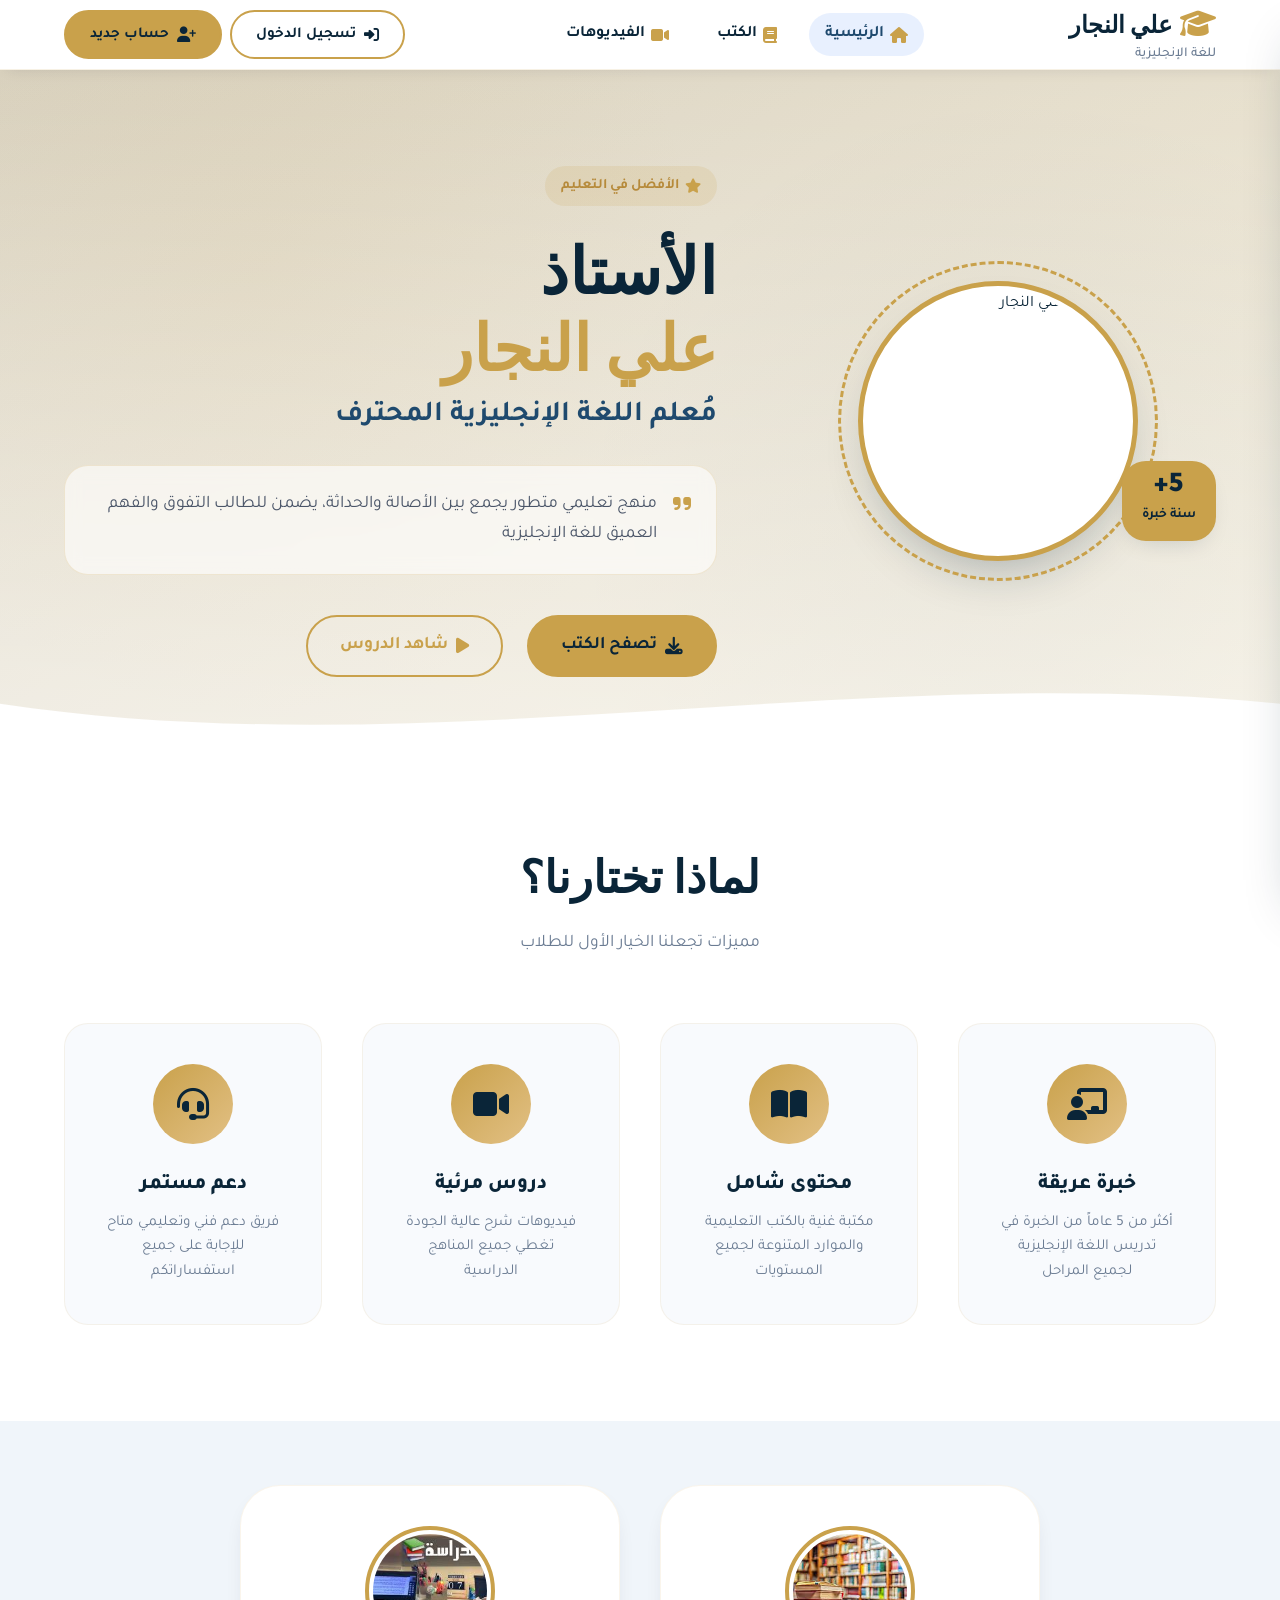
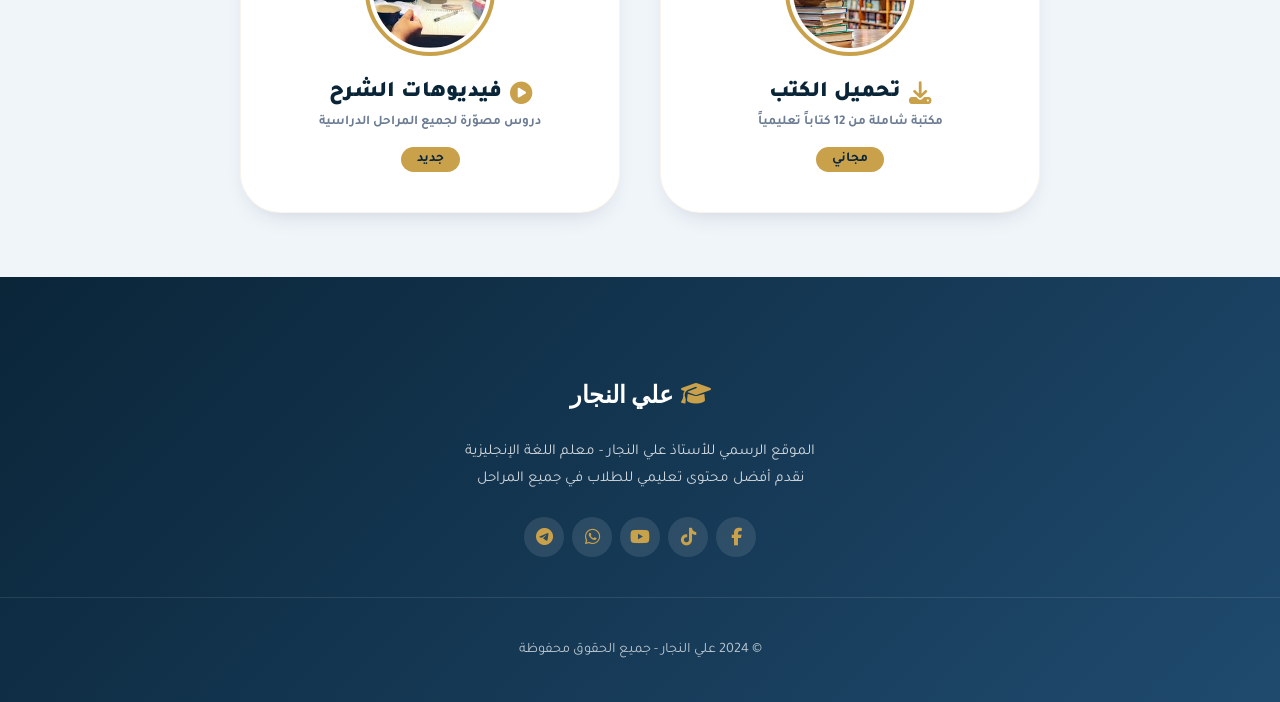
==== index.html @ a227e4f5 "Update index.html" ====
<!DOCTYPE html>
<html lang="en">

  <head>
    <meta charset="UTF-8">
    <title>Ali Elngar</title>
    <link rel="stylesheet" href="./style.css">
    <link rel="icon" type="image/x-icon" href="Ali.ico">


  </head>
    
  <body>
  <!DOCTYPE html>
<html lang="ar" dir="rtl">
<head>
  <meta charset="UTF-8">
  <meta name="viewport" content="width=device-width, initial-scale=1.0, maximum-scale=5.0">
  <meta name="description" content="الموقع الرسمي للأستاذ علي النجار - معلم اللغة الإنجليزية">
  <meta name="theme-color" content="#0a2538">
  
  <title>علي النجار – أستاذ اللغة الإنجليزية</title>
  
  <!-- Font Awesome 6 -->
  <link rel="stylesheet" href="https://cdnjs.cloudflare.com/ajax/libs/font-awesome/6.4.0/css/all.min.css">
  
  <!-- Google Fonts -->
  <link href="https://fonts.googleapis.com/css2?family=Cairo:wght@400;600;700;800;900&family=Playfair+Display:wght@700;900&family=Tajawal:wght@400;500;700;800&display=swap" rel="stylesheet">
  <link rel="icon" type="image/x-icon" href="Ali.ico">

  <!-- ملف الـ CSS -->
  <link rel="stylesheet" href="style.css">
</head>
<body>

<!-- ===== القائمة العلوية ===== -->
<header class="main-header">
  <div class="header-container">
    <div class="logo-section">
      <a href="#" class="logo" onclick="goHome(); return false;">
        <i class="fas fa-graduation-cap"></i>
        <span>علي النجار</span>
      </a>
      <span class="logo-subtitle">للغة الإنجليزية</span>
    </div>
    
    <nav class="main-nav" id="mainNav">
      <a href="#" onclick="goHome(); return false;" class="nav-link active">
        <i class="fas fa-home"></i> الرئيسية
      </a>
      <a href="#" onclick="showPage('books'); return false;" class="nav-link">
        <i class="fas fa-book"></i> الكتب
      </a>
      <a href="#" onclick="showPage('videos'); return false;" class="nav-link">
        <i class="fas fa-video"></i> الفيديوهات
      </a>
    </nav>
    
    <div class="auth-section" id="authSection">
      <a href="#" onclick="showLoginForm(); return false;" class="btn btn-login">
        <i class="fas fa-sign-in-alt"></i>
        <span>تسجيل الدخول</span>
      </a>
      <a href="#" onclick="showSignupForm(); return false;" class="btn btn-signup">
        <i class="fas fa-user-plus"></i>
        <span>حساب جديد</span>
      </a>
    </div>
    
    <div class="user-section" id="userSection" style="display:none;">
      <div class="user-avatar">
        <img src="1.jpg" alt="المستخدم" id="userAvatar">
      </div>
      <div class="user-details">
        <span class="user-name" id="userNameDisplay">مستخدم</span>
        <button class="btn-logout" id="logoutBtn" title="تسجيل الخروج">
          <i class="fas fa-sign-out-alt"></i>
        </button>
      </div>
    </div>
    
    <button class="mobile-menu-btn" id="mobileMenuBtn" aria-label="القائمة">
      <i class="fas fa-bars"></i>
    </button>
  </div>
</header>

<!-- ===== نماذج تسجيل الدخول وحساب جديد ===== -->
<div class="modal-overlay" id="modalOverlay" style="display:none;" onclick="closeModal()"></div>

<!-- نموذج تسجيل الدخول -->
<div class="modal" id="loginModal" style="display:none;">
  <div class="modal-header">
    <h3><i class="fas fa-sign-in-alt"></i> تسجيل الدخول</h3>
    <button class="modal-close" onclick="closeModal()"><i class="fas fa-times"></i></button>
  </div>
  <div class="modal-body">
    <form id="loginForm" onsubmit="handleLogin(event)">
      <div class="form-group">
        <label><i class="fas fa-envelope"></i> البريد الإلكتروني</label>
        <input type="email" id="loginEmail" placeholder="أدخل بريدك الإلكتروني" required>
      </div>
      <div class="form-group">
        <label><i class="fas fa-lock"></i> كلمة المرور</label>
        <input type="password" id="loginPassword" placeholder="أدخل كلمة المرور" required>
      </div>
      <button type="submit" class="btn btn-primary btn-block">تسجيل الدخول</button>
    </form>
    <div class="modal-footer">
      <p>ليس لديك حساب؟ <a href="#" onclick="switchToSignup(); return false;">إنشاء حساب جديد</a></p>
    </div>
  </div>
</div>

<!-- نموذج إنشاء حساب جديد -->
<div class="modal" id="signupModal" style="display:none;">
  <div class="modal-header">
    <h3><i class="fas fa-user-plus"></i> إنشاء حساب جديد</h3>
    <button class="modal-close" onclick="closeModal()"><i class="fas fa-times"></i></button>
  </div>
  <div class="modal-body">
    <form id="signupForm" onsubmit="handleSignup(event)">
      <div class="form-group">
        <label><i class="fas fa-user"></i> الاسم الكامل</label>
        <input type="text" id="signupName" placeholder="أدخل اسمك الكامل" required>
      </div>
      <div class="form-group">
        <label><i class="fas fa-envelope"></i> البريد الإلكتروني</label>
        <input type="email" id="signupEmail" placeholder="أدخل بريدك الإلكتروني" required>
      </div>
      <div class="form-group">
        <label><i class="fas fa-lock"></i> كلمة المرور</label>
        <input type="password" id="signupPassword" placeholder="أدخل كلمة المرور" required>
      </div>
      <div class="form-group">
        <label><i class="fas fa-lock"></i> تأكيد كلمة المرور</label>
        <input type="password" id="signupConfirmPassword" placeholder="أعد إدخال كلمة المرور" required>
      </div>
      <button type="submit" class="btn btn-primary btn-block">إنشاء حساب</button>
    </form>
    <div class="modal-footer">
      <p>لديك حساب بالفعل؟ <a href="#" onclick="switchToLogin(); return false;">تسجيل الدخول</a></p>
    </div>
  </div>
</div>

<!-- ===== القائمة الجانبية للجوال ===== -->
<div class="mobile-sidebar" id="mobileSidebar">
  <div class="sidebar-header">
    <h3>القائمة</h3>
    <button class="close-sidebar" id="closeSidebar">
      <i class="fas fa-times"></i>
    </button>
  </div>
  <nav class="sidebar-nav">
    <a href="#" onclick="goHome(); closeMobileMenu(); return false;"><i class="fas fa-home"></i> الرئيسية</a>
    <a href="#" onclick="showPage('books'); closeMobileMenu(); return false;"><i class="fas fa-book"></i> الكتب</a>
    <a href="#" onclick="showPage('videos'); closeMobileMenu(); return false;"><i class="fas fa-video"></i> الفيديوهات</a>
    <a href="#" onclick="showLoginForm(); closeMobileMenu(); return false;"><i class="fas fa-sign-in-alt"></i> الدخول</a>
    <a href="#" onclick="showSignupForm(); closeMobileMenu(); return false;"><i class="fas fa-user-plus"></i> حساب جديد</a>
  </nav>
</div>
<div class="sidebar-overlay" id="sidebarOverlay"></div>

<!-- ===== قسم البطل الرئيسي ===== -->
<section class="hero-section" id="homeSection">
  <div class="hero-background">
    <div class="hero-pattern"></div>
    <div class="hero-gradient"></div>
  </div>
  
  <div class="hero-container">
    <div class="hero-image">
      <div class="image-frame">
        <img src="مستر على.jpg" alt="الأستاذ علي النجار" class="teacher-photo" loading="lazy">
        <div class="image-decoration"></div>
      </div>
      <div class="experience-badge">
        <span class="badge-number">5+</span>
        <span class="badge-text">سنة خبرة</span>
      </div>
    </div>
    
    <div class="hero-content">
      <div class="hero-badge">
        <i class="fas fa-star"></i>
        <span>الأفضل في التعليم</span>
      </div>
      <h1 class="hero-title">
        الأستاذ
        <span class="highlight">علي النجار</span>
      </h1>
      <h2 class="hero-subtitle">مُعلم اللغة الإنجليزية المحترف</h2>
      <p class="hero-description">
        <i class="fas fa-quote-right"></i>
        منهج تعليمي متطور يجمع بين الأصالة والحداثة، 
        يضمن للطالب التفوق والفهم العميق للغة الإنجليزية
      </p>
      
      <div class="hero-actions">
        <a href="#" onclick="showPage('books'); return false;" class="btn btn-primary btn-lg">
          <i class="fas fa-download"></i>
          تصفح الكتب
        </a>
        <a href="#" onclick="showPage('videos'); return false;" class="btn btn-outline btn-lg">
          <i class="fas fa-play"></i>
          شاهد الدروس
        </a>
      </div>
    </div>
  </div>
  
  <div class="hero-wave">
    <svg viewBox="0 0 1440 120" preserveAspectRatio="none">
      <path d="M0,64 C480,160 960,0 1440,64 L1440,120 L0,120 Z" fill="#ffffff"></path>
    </svg>
  </div>
</section>

<!-- ===== قسم المميزات ===== -->
<section class="features-section" id="homeSection">
  <div class="container">
    <div class="section-header">
      <h2 class="section-title">لماذا تختارنا؟</h2>
      <p class="section-subtitle">مميزات تجعلنا الخيار الأول للطلاب</p>
    </div>
    
    <div class="features-grid">
      <div class="feature-card">
        <div class="feature-icon">
          <i class="fas fa-chalkboard-teacher"></i>
        </div>
        <h3>خبرة عريقة</h3>
        <p>أكثر من 5 عاماً من الخبرة في تدريس اللغة الإنجليزية لجميع المراحل</p>
      </div>
      
      <div class="feature-card">
        <div class="feature-icon">
          <i class="fas fa-book-open"></i>
        </div>
        <h3>محتوى شامل</h3>
        <p>مكتبة غنية بالكتب التعليمية والموارد المتنوعة لجميع المستويات</p>
      </div>
      
      <div class="feature-card">
        <div class="feature-icon">
          <i class="fas fa-video"></i>
        </div>
        <h3>دروس مرئية</h3>
        <p>فيديوهات شرح عالية الجودة تغطي جميع المناهج الدراسية</p>
      </div>
      
      <div class="feature-card">
        <div class="feature-icon">
          <i class="fas fa-headset"></i>
        </div>
        <h3>دعم مستمر</h3>
        <p>فريق دعم فني وتعليمي متاح للإجابة على جميع استفساراتكم</p>
      </div>
    </div>
  </div>
</section>

<!-- ===== قسم البطاقات الرئيسية ===== -->
<main class="main-content" id="homeSection">
  <div class="container">
    <div class="choices-section">
      <button class="choice-card" onclick="showPage('books')">
        <div class="card-image-wrapper">
          <img src="كتب.jpg" alt="الكتب" class="card-image" loading="lazy">
          <div class="card-overlay">
            <i class="fas fa-arrow-left"></i>
          </div>
        </div>
        <div class="card-content">
          <h2><i class="fas fa-download"></i> تحميل الكتب</h2>
          <p>مكتبة شاملة من 12 كتاباً تعليمياً</p>
          <span class="card-tag">مجاني</span>
        </div>
      </button>
      
      <button class="choice-card" onclick="showPage('videos')">
        <div class="card-image-wrapper">
          <img src="فيديوهات.jpg" alt="الفيديوهات" class="card-image" loading="lazy">
          <div class="card-overlay">
            <i class="fas fa-arrow-left"></i>
          </div>
        </div>
        <div class="card-content">
          <h2><i class="fas fa-play-circle"></i> فيديوهات الشرح</h2>
          <p>دروس مصوّرة لجميع المراحل الدراسية</p>
          <span class="card-tag">جديد</span>
        </div>
      </button>
    </div>
  </div>
</main>

<!-- ===== صفحة الكتب ===== -->
<section class="page-section" id="books-page" hidden>
  <div class="page-container">
    <div class="page-header">
      <button class="back-button" onclick="goHome()">
        <i class="fas fa-arrow-right"></i>
        <span>العودة للرئيسية</span>
      </button>
      <h1 class="page-title">
        <i class="fas fa-book-open"></i>
        مكتبة الكتب التعليمية
      </h1>
      <p class="page-description">حمّل الكتب التعليمية بصيغة PDF مجاناً</p>
    </div>
    
    <div class="books-filter">
      <button class="filter-btn active" data-filter="all">الكل</button>
      <button class="filter-btn" data-filter="primary">ابتدائي</button>
      <button class="filter-btn" data-filter="middle">إعدادي</button>
      <button class="filter-btn" data-filter="high">ثانوي</button>
    </div>
    
    <div class="books-grid" id="booksGrid">
      <!-- سيتم توليد الكتب بواسطة JavaScript -->
    </div>
  </div>
</section>

<!-- ===== صفحة الفيديوهات ===== -->
<section class="page-section" id="videos-page" hidden>
  <div class="page-container">
    <div class="page-header">
      <button class="back-button" onclick="goHome()">
        <i class="fas fa-arrow-right"></i>
        <span>العودة للرئيسية</span>
      </button>
      <h1 class="page-title">
        <i class="fas fa-video"></i>
        فيديوهات الشرح
      </h1>
      <p class="page-description">اختر المرحلة الدراسية لعرض الدروس المتاحة</p>
    </div>
    
    <div class="stage-selector">
      <button class="stage-btn" onclick="showStage('primary')">
        <i class="fas fa-child"></i>
        <span>المرحلة الابتدائية</span>
      </button>
      <button class="stage-btn" onclick="showStage('middle')">
        <i class="fas fa-user-graduate"></i>
        <span>المرحلة الإعدادية</span>
      </button>
      <button class="stage-btn" onclick="showStage('high')">
        <i class="fas fa-university"></i>
        <span>المرحلة الثانوية</span>
      </button>
    </div>
    
    <!-- صفحات المراحل فارغة -->
    <div class="stage-content" id="primary-stage" hidden>
      <div class="empty-state">
        <i class="fas fa-video-slash"></i>
        <h3>لا توجد فيديوهات حالياً</h3>
        <p>سيتم إضافة محتوى قريباً</p>
      </div>
    </div>
    
    <div class="stage-content" id="middle-stage" hidden>
      <div class="empty-state">
        <i class="fas fa-video-slash"></i>
        <h3>لا توجد فيديوهات حالياً</h3>
        <p>سيتم إضافة محتوى قريباً</p>
      </div>
    </div>
    
    <div class="stage-content" id="high-stage" hidden>
      <div class="empty-state">
        <i class="fas fa-video-slash"></i>
        <h3>لا توجد فيديوهات حالياً</h3>
        <p>سيتم إضافة محتوى قريباً</p>
      </div>
    </div>
  </div>
</section>

<!-- ===== التذييل ===== -->
<footer class="main-footer">
  <div class="footer-container">
    <div class="footer-section">
      <div class="footer-logo">
        <i class="fas fa-graduation-cap"></i>
        <span>علي النجار</span>
      </div>
      <p class="footer-description">
        الموقع الرسمي للأستاذ علي النجار - معلم اللغة الإنجليزية
        <br>نقدم أفضل محتوى تعليمي للطلاب في جميع المراحل
      </p>
      <div class="footer-social">
        <a href="#" aria-label="فيسبوك"><i class="fab fa-facebook-f"></i></a>
        <a href="#" aria-label="تيك توك"><i class="fab fa-tiktok"></i></a>
        <a href="#" aria-label="يوتيوب"><i class="fab fa-youtube"></i></a>
        <a href="https://wa.me/201144112839" aria-label="واتساب"><i class="fab fa-whatsapp"></i></a>
        <a href="#" aria-label="تيليجرام"><i class="fab fa-telegram"></i></a>
      </div>
    </div>
  </div>
  
  <div class="footer-bottom">
    <p>&copy; 2024 علي النجار - جميع الحقوق محفوظة</p>
  </div>
</footer>

<!-- ===== زر الصعود للأعلى ===== -->
<button class="scroll-top" id="scrollTopBtn" aria-label="الصعود للأعلى">
  <i class="fas fa-arrow-up"></i>
</button>

<!-- ملف الجافاسكريبت -->
<script src="script.js"></script>
</body>
</html>
    <script  src="./script.js"></script>

  </body>
  
</html>
---- style.css ----
/* ============================================
   الملف: styles.css
   الوصف: ملف التنسيقات الرئيسي
   ============================================ */

/* ===== 1. المتغيرات العامة ===== */
:root {
  --color-gold: #c9a14b;
  --color-gold-dark: #b68a3a;
  --color-gold-light: #e2c084;
  --color-gold-glow: rgba(201, 161, 75, 0.4);
  
  --color-blue-deep: #0a2538;
  --color-blue-medium: #1f4a6e;
  --color-blue-light: #e8f0fe;
  
  --color-white: #ffffff;
  --color-white-soft: #f8fafd;
  --color-gray-light: #f0f5fa;
  --color-gray-medium: #6b7c93;
  --color-gray-dark: #4a5568;
  --color-error: #dc3545;
  --color-success: #28a745;
  
  --shadow-xs: 0 2px 8px -4px rgba(0, 20, 40, 0.1);
  --shadow-sm: 0 5px 15px -8px rgba(0, 20, 40, 0.15);
  --shadow-md: 0 10px 25px -12px rgba(10, 37, 56, 0.2);
  --shadow-lg: 0 20px 40px -15px rgba(10, 37, 56, 0.25);
  --shadow-xl: 0 25px 50px -20px rgba(10, 37, 56, 0.3);
  --shadow-gold: 0 10px 30px -10px var(--color-gold-glow);
  
  --transition-fast: all 0.2s ease;
  --transition-normal: all 0.3s cubic-bezier(0.25, 0.46, 0.45, 0.94);
  --transition-slow: all 0.5s cubic-bezier(0.175, 0.885, 0.32, 1.275);
  
  --radius-sm: 8px;
  --radius-md: 16px;
  --radius-lg: 24px;
  --radius-xl: 40px;
  --radius-full: 9999px;
  
  --space-xs: 8px;
  --space-sm: 16px;
  --space-md: 24px;
  --space-lg: 40px;
  --space-xl: 64px;
  --space-2xl: 96px;
  
  --font-primary: 'Tajawal', 'Cairo', sans-serif;
  --font-secondary: 'Playfair Display', serif;
  
  --header-height: 70px;
  --container-max: 1200px;
}

/* ===== 2. إعادة التعيين والأساسيات ===== */
*, *::before, *::after {
  margin: 0;
  padding: 0;
  box-sizing: border-box;
}

html {
  scroll-behavior: smooth;
  font-size: 16px;
}

body {
  font-family: var(--font-primary);
  background: var(--color-gray-light);
  color: var(--color-blue-deep);
  line-height: 1.7;
  min-height: 100vh;
  display: flex;
  flex-direction: column;
  overflow-x: hidden;
  -webkit-font-smoothing: antialiased;
}

a { text-decoration: none; color: inherit; transition: var(--transition-fast); }
button { font-family: inherit; cursor: pointer; border: none; background: none; }
img { max-width: 100%; height: auto; display: block; }
ul { list-style: none; }

.container {
  max-width: var(--container-max);
  margin: 0 auto;
  padding: 0 var(--space-md);
}

.hidden { display: none !important; }

/* ===== 3. الهيدر ===== */
.main-header {
  background: rgba(255, 255, 255, 0.98);
  backdrop-filter: blur(12px);
  box-shadow: var(--shadow-sm);
  border-bottom: 1px solid rgba(201, 161, 75, 0.15);
  position: sticky;
  top: 0;
  z-index: 1000;
  height: var(--header-height);
}

.header-container {
  max-width: var(--container-max);
  margin: 0 auto;
  padding: 0 var(--space-md);
  height: 100%;
  display: flex;
  align-items: center;
  justify-content: space-between;
  gap: var(--space-md);
}

.logo-section {
  display: flex;
  flex-direction: column;
  align-items: flex-start;
}

.logo {
  display: flex;
  align-items: center;
  gap: var(--space-xs);
  font-family: var(--font-secondary);
  font-size: 1.5rem;
  font-weight: 900;
  color: var(--color-blue-deep);
}

.logo i { color: var(--color-gold); font-size: 1.8rem; }
.logo-subtitle { font-size: 0.85rem; color: var(--color-gray-medium); font-weight: 500; }

.main-nav { display: flex; gap: var(--space-sm); }

.nav-link {
  display: flex;
  align-items: center;
  gap: 6px;
  padding: 8px 16px;
  border-radius: var(--radius-full);
  font-weight: 600;
  color: var(--color-blue-deep);
  transition: var(--transition-normal);
}

.nav-link:hover, .nav-link.active {
  background: var(--color-blue-light);
  color: var(--color-blue-medium);
}

.nav-link i { color: var(--color-gold); }

.auth-section { display: flex; gap: var(--space-xs); align-items: center; }

.user-section {
  display: flex;
  align-items: center;
  gap: var(--space-sm);
  background: linear-gradient(135deg, rgba(201,161,75,0.15), rgba(201,161,75,0.05));
  padding: 6px 16px;
  border-radius: var(--radius-full);
  border: 1px solid var(--color-gold);
}

.user-avatar img {
  width: 36px;
  height: 36px;
  border-radius: 50%;
  object-fit: cover;
  border: 2px solid var(--color-gold);
}

.user-details { display: flex; align-items: center; gap: var(--space-sm); }
.user-name { font-weight: 700; color: var(--color-blue-deep); font-size: 0.95rem; }

.btn-logout {
  color: var(--color-gold);
  font-size: 1.1rem;
  padding: 4px 8px;
  border-radius: 50%;
  transition: var(--transition-fast);
}

.btn-logout:hover { background: rgba(220, 53, 69, 0.1); color: var(--color-error); }
.mobile-menu-btn { display: none; font-size: 1.5rem; color: var(--color-blue-deep); padding: 8px; }

/* ===== 4. الأزرار ===== */
.btn {
  display: inline-flex;
  align-items: center;
  justify-content: center;
  gap: 8px;
  padding: 10px 24px;
  border-radius: var(--radius-full);
  font-weight: 700;
  font-size: 0.95rem;
  transition: var(--transition-normal);
  white-space: nowrap;
  border: 2px solid transparent;
}

.btn-block {
  width: 100%;
}

.btn-login {
  background: transparent;
  border-color: var(--color-gold);
  color: var(--color-blue-deep);
}

.btn-login:hover {
  background: var(--color-gold);
  color: var(--color-white);
  transform: translateY(-2px);
  box-shadow: var(--shadow-gold);
}

.btn-signup {
  background: var(--color-gold);
  color: var(--color-blue-deep);
  border-color: var(--color-gold);
}

.btn-signup:hover {
  background: transparent;
  color: var(--color-gold);
  transform: translateY(-2px);
  box-shadow: var(--shadow-gold);
}

.btn-primary {
  background: var(--color-gold);
  color: var(--color-blue-deep);
  border-color: var(--color-gold);
}

.btn-primary:hover {
  background: transparent;
  color: var(--color-gold);
  transform: translateY(-3px);
  box-shadow: var(--shadow-gold);
}

.btn-outline {
  background: transparent;
  border-color: var(--color-gold);
  color: var(--color-gold);
}

.btn-outline:hover {
  background: var(--color-gold);
  color: var(--color-blue-deep);
  transform: translateY(-3px);
  box-shadow: var(--shadow-gold);
}

.btn-lg { padding: 14px 32px; font-size: 1.1rem; }

/* ===== 5. النماذج المنبثقة ===== */
.modal-overlay {
  position: fixed;
  top: 0;
  left: 0;
  right: 0;
  bottom: 0;
  background: rgba(0, 0, 0, 0.5);
  z-index: 2000;
  backdrop-filter: blur(5px);
}

.modal {
  position: fixed;
  top: 50%;
  left: 50%;
  transform: translate(-50%, -50%);
  background: var(--color-white);
  border-radius: var(--radius-lg);
  box-shadow: var(--shadow-xl);
  width: 90%;
  max-width: 450px;
  z-index: 2001;
  animation: modalSlideIn 0.3s ease;
}

@keyframes modalSlideIn {
  from {
    opacity: 0;
    transform: translate(-50%, -60%);
  }
  to {
    opacity: 1;
    transform: translate(-50%, -50%);
  }
}

.modal-header {
  display: flex;
  justify-content: space-between;
  align-items: center;
  padding: var(--space-md);
  border-bottom: 1px solid rgba(201, 161, 75, 0.2);
}

.modal-header h3 {
  font-size: 1.3rem;
  font-weight: 800;
  color: var(--color-blue-deep);
  display: flex;
  align-items: center;
  gap: 8px;
}

.modal-header h3 i { color: var(--color-gold); }

.modal-close {
  font-size: 1.2rem;
  color: var(--color-gray-medium);
  padding: 4px 8px;
  border-radius: 50%;
  transition: var(--transition-fast);
}

.modal-close:hover {
  background: rgba(220, 53, 69, 0.1);
  color: var(--color-error);
}

.modal-body {
  padding: var(--space-lg);
}

.form-group {
  margin-bottom: var(--space-md);
}

.form-group label {
  display: block;
  margin-bottom: var(--space-xs);
  font-weight: 600;
  color: var(--color-blue-deep);
}

.form-group label i {
  color: var(--color-gold);
  margin-left: 6px;
}

.form-group input {
  width: 100%;
  padding: 12px 16px;
  border: 2px solid rgba(201, 161, 75, 0.2);
  border-radius: var(--radius-md);
  font-family: var(--font-primary);
  font-size: 1rem;
  transition: var(--transition-fast);
}

.form-group input:focus {
  outline: none;
  border-color: var(--color-gold);
  box-shadow: 0 0 0 3px rgba(201, 161, 75, 0.2);
}

.modal-footer {
  text-align: center;
  margin-top: var(--space-lg);
  padding-top: var(--space-md);
  border-top: 1px solid rgba(201, 161, 75, 0.2);
}

.modal-footer a {
  color: var(--color-gold);
  font-weight: 700;
}

.modal-footer a:hover {
  text-decoration: underline;
}

/* ===== 6. قسم البطل ===== */
.hero-section {
  position: relative;
  background: linear-gradient(145deg, #d9d2c0 0%, #e5decc 50%, #f0e9d5 100%);
  padding: var(--space-2xl) 0 var(--space-xl);
  overflow: hidden;
}

.hero-background { position: absolute; inset: 0; pointer-events: none; }

.hero-pattern {
  position: absolute;
  inset: 0;
  background-image: 
    radial-gradient(circle at 20% 30%, rgba(201,161,75,0.08) 0%, transparent 40%),
    radial-gradient(circle at 80% 70%, rgba(10,37,56,0.05) 0%, transparent 40%);
  animation: float 20s ease-in-out infinite;
}

@keyframes float {
  0%, 100% { transform: translate(0, 0); }
  25% { transform: translate(2%, 2%); }
  50% { transform: translate(0, 4%); }
  75% { transform: translate(-2%, 2%); }
}

.hero-gradient {
  position: absolute;
  inset: 0;
  background: linear-gradient(180deg, transparent 0%, rgba(255,255,255,0.5) 100%);
}

.hero-container {
  max-width: var(--container-max);
  margin: 0 auto;
  padding: 0 var(--space-md);
  display: grid;
  grid-template-columns: 1fr 1.5fr;
  gap: var(--space-xl);
  align-items: center;
  position: relative;
  z-index: 1;
}

.hero-image { display: flex; justify-content: center; align-items: center; position: relative; }

.image-frame { position: relative; width: 280px; height: 280px; }

.teacher-photo {
  width: 100%;
  height: 100%;
  border-radius: 50%;
  object-fit: cover;
  border: 5px solid var(--color-gold);
  box-shadow: var(--shadow-xl);
  transition: var(--transition-slow);
  background: var(--color-white);
  padding: 5px;
}

.teacher-photo:hover {
  transform: scale(1.05) rotate(3deg);
  box-shadow: var(--shadow-gold), 0 0 0 10px rgba(201,161,75,0.1);
}

.image-decoration {
  position: absolute;
  inset: -20px;
  border: 3px dashed var(--color-gold);
  border-radius: 50%;
  animation: rotate 30s linear infinite;
}

@keyframes rotate {
  from { transform: rotate(0deg); }
  to { transform: rotate(360deg); }
}

.experience-badge {
  position: absolute;
  bottom: 20px;
  right: 0;
  background: var(--color-gold);
  color: var(--color-blue-deep);
  padding: 12px 20px;
  border-radius: var(--radius-lg);
  text-align: center;
  box-shadow: var(--shadow-md);
  animation: bounce 2s infinite;
}

@keyframes bounce {
  0%, 100% { transform: translateY(0); }
  50% { transform: translateY(-5px); }
}

.badge-number { display: block; font-size: 1.8rem; font-weight: 900; line-height: 1; }
.badge-text { font-size: 0.85rem; font-weight: 600; }

.hero-content { text-align: right; }

.hero-badge {
  display: inline-flex;
  align-items: center;
  gap: 6px;
  background: rgba(201,161,75,0.15);
  color: var(--color-gold-dark);
  padding: 8px 16px;
  border-radius: var(--radius-full);
  font-weight: 700;
  font-size: 0.9rem;
  margin-bottom: var(--space-md);
}

.hero-badge i { color: var(--color-gold); }

.hero-title {
  font-family: var(--font-secondary);
  font-size: clamp(2.5rem, 5vw, 4rem);
  font-weight: 900;
  line-height: 1.2;
  color: var(--color-blue-deep);
  margin-bottom: var(--space-xs);
}

.hero-title .highlight { color: var(--color-gold); display: block; }

.hero-subtitle {
  font-size: clamp(1.2rem, 3vw, 1.8rem);
  font-weight: 700;
  color: var(--color-blue-medium);
  margin-bottom: var(--space-md);
}

.hero-description {
  font-size: 1.1rem;
  color: var(--color-gray-dark);
  margin-bottom: var(--space-lg);
  padding: var(--space-md);
  background: rgba(255,255,255,0.6);
  backdrop-filter: blur(8px);
  border-radius: var(--radius-lg);
  border: 1px solid rgba(201,161,75,0.2);
  display: flex;
  align-items: flex-start;
  gap: var(--space-sm);
}

.hero-description i { color: var(--color-gold); font-size: 1.3rem; margin-top: 3px; }

.hero-actions { display: flex; gap: var(--space-md); flex-wrap: wrap; }

.hero-wave { position: absolute; bottom: 0; left: 0; right: 0; line-height: 0; }
.hero-wave svg { width: 100%; height: 80px; }
.hero-wave path { fill: var(--color-white); }

/* ===== 7. قسم المميزات ===== */
.features-section { background: var(--color-white); padding: var(--space-2xl) 0; }

.section-header { text-align: center; margin-bottom: var(--space-xl); }

.section-title {
  font-family: var(--font-secondary);
  font-size: clamp(2rem, 4vw, 2.8rem);
  font-weight: 900;
  color: var(--color-blue-deep);
  margin-bottom: var(--space-sm);
}

.section-subtitle { font-size: 1.1rem; color: var(--color-gray-medium); max-width: 600px; margin: 0 auto; }

.features-grid {
  display: grid;
  grid-template-columns: repeat(auto-fit, minmax(250px, 1fr));
  gap: var(--space-lg);
}

.feature-card {
  background: var(--color-white-soft);
  border-radius: var(--radius-lg);
  padding: var(--space-lg);
  text-align: center;
  transition: var(--transition-slow);
  border: 1px solid rgba(201,161,75,0.1);
}

.feature-card:hover {
  transform: translateY(-8px);
  box-shadow: var(--shadow-gold);
  border-color: var(--color-gold);
}

.feature-icon {
  width: 80px;
  height: 80px;
  margin: 0 auto var(--space-md);
  background: linear-gradient(135deg, var(--color-gold), var(--color-gold-light));
  border-radius: 50%;
  display: flex;
  align-items: center;
  justify-content: center;
  font-size: 2rem;
  color: var(--color-blue-deep);
  transition: var(--transition-slow);
}

.feature-card:hover .feature-icon { transform: scale(1.1) rotate(5deg); }

.feature-card h3 { font-size: 1.3rem; font-weight: 800; color: var(--color-blue-deep); margin-bottom: var(--space-xs); }
.feature-card p { color: var(--color-gray-medium); font-size: 0.95rem; line-height: 1.6; }

/* ===== 8. البطاقات الرئيسية ===== */
.main-content { padding: var(--space-xl) 0; }

.choices-section {
  display: grid;
  grid-template-columns: repeat(auto-fit, minmax(280px, 1fr));
  gap: var(--space-lg);
  max-width: 800px;
  margin: 0 auto;
}

.choice-card {
  background: var(--color-white);
  border-radius: var(--radius-xl);
  padding: var(--space-lg);
  text-align: center;
  cursor: pointer;
  transition: var(--transition-slow);
  border: 1px solid rgba(201,161,75,0.1);
  box-shadow: var(--shadow-md);
  position: relative;
  overflow: hidden;
}

.choice-card::before {
  content: '';
  position: absolute;
  top: 0;
  left: 0;
  right: 0;
  height: 4px;
  background: linear-gradient(90deg, var(--color-gold), var(--color-gold-light), var(--color-gold));
  transform: scaleX(0);
  transition: transform 0.4s ease;
  transform-origin: right;
}

.choice-card:hover::before { transform: scaleX(1); transform-origin: left; }

.choice-card:hover {
  transform: translateY(-10px) scale(1.02);
  box-shadow: var(--shadow-gold), var(--shadow-xl);
  border-color: var(--color-gold);
}

.card-image-wrapper { position: relative; width: 130px; height: 130px; margin: 0 auto var(--space-md); }

.card-image {
  width: 100%;
  height: 100%;
  border-radius: 50%;
  object-fit: cover;
  border: 4px solid var(--color-gold);
  transition: var(--transition-slow);
  background: var(--color-white);
  padding: 4px;
}

.choice-card:hover .card-image { transform: scale(1.08) rotate(5deg); box-shadow: var(--shadow-gold); }

.card-overlay {
  position: absolute;
  inset: 0;
  border-radius: 50%;
  background: rgba(201,161,75,0.9);
  display: flex;
  align-items: center;
  justify-content: center;
  opacity: 0;
  transition: var(--transition-normal);
}

.card-overlay i {
  color: var(--color-white);
  font-size: 2rem;
  transform: translateX(20px);
  transition: var(--transition-normal);
}

.choice-card:hover .card-overlay { opacity: 1; }
.choice-card:hover .card-overlay i { transform: translateX(0); }

.card-content h2 {
  font-size: 1.4rem;
  font-weight: 900;
  color: var(--color-blue-deep);
  margin-bottom: var(--space-xs);
  display: flex;
  align-items: center;
  justify-content: center;
  gap: 8px;
}

.card-content h2 i { color: var(--color-gold); }
.card-content p { color: var(--color-gray-medium); font-weight: 600; margin-bottom: var(--space-sm); }

.card-tag {
  display: inline-block;
  background: var(--color-gold);
  color: var(--color-blue-deep);
  padding: 4px 16px;
  border-radius: var(--radius-full);
  font-size: 0.85rem;
  font-weight: 700;
}

/* ===== 9. الصفحات ===== */
.page-section { padding: var(--space-xl) 0; min-height: 60vh; }
.page-container { max-width: var(--container-max); margin: 0 auto; padding: 0 var(--space-md); }
.page-header { text-align: center; margin-bottom: var(--space-xl); }

.back-button {
  display: inline-flex;
  align-items: center;
  gap: 8px;
  color: var(--color-gray-medium);
  font-weight: 600;
  margin-bottom: var(--space-md);
  padding: 8px 16px;
  border-radius: var(--radius-full);
  transition: var(--transition-fast);
}

.back-button:hover { color: var(--color-gold); background: rgba(201,161,75,0.1); }

.page-title {
  font-family: var(--font-secondary);
  font-size: clamp(2rem, 5vw, 3rem);
  font-weight: 900;
  color: var(--color-blue-deep);
  margin-bottom: var(--space-sm);
  display: flex;
  align-items: center;
  justify-content: center;
  gap: 12px;
}

.page-title i { color: var(--color-gold); }
.page-description { color: var(--color-gray-medium); font-size: 1.1rem; }

/* ===== 10. شبكة الكتب ===== */
.books-filter { display: flex; justify-content: center; gap: var(--space-sm); flex-wrap: wrap; margin-bottom: var(--space-lg); }

.filter-btn {
  padding: 10px 24px;
  border-radius: var(--radius-full);
  background: var(--color-white);
  border: 2px solid rgba(201,161,75,0.2);
  color: var(--color-blue-deep);
  font-weight: 700;
  transition: var(--transition-normal);
}

.filter-btn:hover, .filter-btn.active {
  background: var(--color-gold);
  border-color: var(--color-gold);
  color: var(--color-blue-deep);
}

.books-grid { display: grid; grid-template-columns: repeat(auto-fill, minmax(180px, 1fr)); gap: var(--space-md); }

.book-card {
  background: var(--color-white);
  border-radius: var(--radius-lg);
  padding: var(--space-md);
  text-align: center;
  border: 1px solid rgba(201,161,75,0.1);
  transition: var(--transition-slow);
  animation: fadeInUp 0.5s ease;
}

@keyframes fadeInUp {
  from { opacity: 0; transform: translateY(20px); }
  to { opacity: 1; transform: translateY(0); }
}

.book-card:hover { transform: translateY(-6px); box-shadow: var(--shadow-gold); border-color: var(--color-gold); }

.book-card img {
  width: 100%;
  max-width: 140px;
  aspect-ratio: 3/4;
  object-fit: cover;
  border-radius: var(--radius-md);
  margin: 0 auto var(--space-sm);
  border: 3px solid var(--color-white);
  box-shadow: var(--shadow-sm);
  transition: var(--transition-slow);
}

.book-card:hover img { transform: scale(1.05) rotate(2deg); border-color: var(--color-gold); }

.book-card h4 { font-size: 1rem; font-weight: 800; color: var(--color-blue-deep); margin-bottom: 4px; }
.book-card p { color: var(--color-gray-medium); font-size: 0.9rem; margin-bottom: var(--space-sm); }

.book-download {
  display: inline-flex;
  align-items: center;
  gap: 6px;
  background: var(--color-gold);
  color: var(--color-blue-deep);
  padding: 8px 20px;
  border-radius: var(--radius-full);
  font-size: 0.9rem;
  font-weight: 700;
  transition: var(--transition-normal);
  cursor: pointer;
  border: 2px solid transparent;
}

.book-download:hover { 
  background: transparent; 
  border: 2px solid var(--color-gold); 
  color: var(--color-gold); 
  transform: scale(1.05); 
}

/* ===== 11. مراحل الفيديوهات ===== */
.stage-selector { display: flex; justify-content: center; gap: var(--space-md); flex-wrap: wrap; margin-bottom: var(--space-xl); }

.stage-btn {
  display: flex;
  align-items: center;
  gap: 10px;
  padding: 14px 28px;
  border-radius: var(--radius-full);
  background: var(--color-white);
  border: 2px solid rgba(201,161,75,0.2);
  color: var(--color-blue-deep);
  font-weight: 700;
  font-size: 1.05rem;
  transition: var(--transition-slow);
}

.stage-btn i { color: var(--color-gold); font-size: 1.2rem; transition: var(--transition-normal); }

.stage-btn:hover {
  background: var(--color-gold);
  border-color: var(--color-gold);
  color: var(--color-blue-deep);
  transform: translateY(-4px);
  box-shadow: var(--shadow-gold);
}

.stage-btn:hover i { color: var(--color-blue-deep); transform: scale(1.2) rotate(10deg); }

.stage-content { min-height: 300px; }

.empty-state {
  display: flex;
  flex-direction: column;
  align-items: center;
  justify-content: center;
  padding: var(--space-2xl);
  text-align: center;
  background: var(--color-white);
  border-radius: var(--radius-lg);
  border: 2px dashed rgba(201,161,75,0.3);
}

.empty-state i { font-size: 4rem; color: var(--color-gray-medium); margin-bottom: var(--space-md); opacity: 0.5; }
.empty-state h3 { font-size: 1.5rem; font-weight: 800; color: var(--color-blue-deep); margin-bottom: var(--space-xs); }
.empty-state p { color: var(--color-gray-medium); font-size: 1rem; }

/* ===== 12. التذييل ===== */
.main-footer {
  background: linear-gradient(135deg, var(--color-blue-deep), var(--color-blue-medium));
  color: var(--color-white);
  padding: var(--space-2xl) 0 var(--space-lg);
  margin-top: auto;
}

.footer-container {
  max-width: var(--container-max);
  margin: 0 auto;
  padding: 0 var(--space-md);
  display: flex;
  justify-content: center;
  margin-bottom: var(--space-lg);
}

.footer-section {
  text-align: center;
  max-width: 600px;
}

.footer-logo {
  display: flex;
  align-items: center;
  justify-content: center;
  gap: var(--space-xs);
  font-family: var(--font-secondary);
  font-size: 1.5rem;
  font-weight: 900;
  margin-bottom: var(--space-md);
}

.footer-logo i { color: var(--color-gold); }

.footer-description {
  color: rgba(255,255,255,0.8);
  font-size: 0.95rem;
  line-height: 1.8;
  margin-bottom: var(--space-md);
}

.footer-social {
  display: flex;
  gap: var(--space-xs);
  justify-content: center;
}

.footer-social a {
  width: 40px;
  height: 40px;
  border-radius: 50%;
  background: rgba(255,255,255,0.1);
  display: flex;
  align-items: center;
  justify-content: center;
  color: var(--color-gold);
  font-size: 1.1rem;
  transition: var(--transition-normal);
}

.footer-social a:hover {
  background: var(--color-gold);
  color: var(--color-blue-deep);
  transform: translateY(-3px);
}

.footer-bottom {
  text-align: center;
  padding-top: var(--space-lg);
  border-top: 1px solid rgba(255,255,255,0.1);
}

.footer-bottom p { color: rgba(255,255,255,0.7); font-size: 0.9rem; }

/* ===== 13. زر الصعود للأعلى ===== */
.scroll-top {
  position: fixed;
  bottom: 30px;
  left: 30px;
  width: 50px;
  height: 50px;
  border-radius: 50%;
  background: var(--color-gold);
  color: var(--color-blue-deep);
  font-size: 1.2rem;
  display: flex;
  align-items: center;
  justify-content: center;
  box-shadow: var(--shadow-md);
  opacity: 0;
  visibility: hidden;
  transition: var(--transition-normal);
  z-index: 999;
}

.scroll-top.visible { opacity: 1; visibility: visible; }
.scroll-top:hover { background: var(--color-blue-deep); color: var(--color-gold); transform: translateY(-5px); }

/* ===== 14. القائمة الجانبية للجوال ===== */
.mobile-sidebar {
  position: fixed;
  top: 0;
  right: -280px;
  width: 280px;
  height: 100vh;
  background: var(--color-white);
  box-shadow: var(--shadow-xl);
  z-index: 2000;
  transition: var(--transition-slow);
}

.mobile-sidebar.active { right: 0; }

.sidebar-header {
  display: flex;
  justify-content: space-between;
  align-items: center;
  padding: var(--space-md);
  border-bottom: 1px solid rgba(201,161,75,0.1);
}

.sidebar-header h3 { font-size: 1.2rem; font-weight: 800; color: var(--color-blue-deep); }
.close-sidebar { font-size: 1.5rem; color: var(--color-gray-medium); padding: 4px; }
.close-sidebar:hover { color: var(--color-error); }

.sidebar-nav { padding: var(--space-md); }

.sidebar-nav a {
  display: flex;
  align-items: center;
  gap: var(--space-sm);
  padding: var(--space-sm);
  color: var(--color-blue-deep);
  font-weight: 600;
  border-radius: var(--radius-md);
  margin-bottom: var(--space-xs);
  transition: var(--transition-fast);
}

.sidebar-nav a:hover { background: var(--color-blue-light); color: var(--color-blue-medium); }
.sidebar-nav a i { color: var(--color-gold); width: 20px; }

.sidebar-overlay {
  position: fixed;
  inset: 0;
  background: rgba(0,0,0,0.5);
  z-index: 1999;
  opacity: 0;
  visibility: hidden;
  transition: var(--transition-normal);
}

.sidebar-overlay.active { opacity: 1; visibility: visible; }

/* ===== 15. التجاوب ===== */
@media (max-width: 1024px) {
  .hero-container { grid-template-columns: 1fr; text-align: center; }
  .hero-content { text-align: center; }
  .hero-description { justify-content: center; }
  .hero-actions { justify-content: center; }
  .main-nav { display: none; }
  .mobile-menu-btn { display: block; }
}

@media (max-width: 768px) {
  :root { --header-height: 60px; --space-2xl: 48px; --space-xl: 32px; }
  .header-container { padding: 0 var(--space-sm); }
  .logo { font-size: 1.3rem; }
  .auth-section { display: none; }
  .hero-section { padding: var(--space-xl) 0; }
  .image-frame { width: 220px; height: 220px; }
  .hero-title { font-size: 2rem; }
  .hero-subtitle { font-size: 1.3rem; }
  .choices-section { grid-template-columns: 1fr; }
  .books-grid { grid-template-columns: repeat(2, 1fr); }
  .stage-selector { flex-direction: column; align-items: center; }
  .stage-btn { width: 100%; max-width: 300px; justify-content: center; }
  .scroll-top { bottom: 20px; left: 20px; width: 45px; height: 45px; }
}

@media (max-width: 480px) {
  .books-grid { grid-template-columns: 1fr; }
  .hero-actions { flex-direction: column; width: 100%; }
  .btn-lg { width: 100%; }
  .features-grid { grid-template-columns: 1fr; }
}

/* ===== 16. إمكانية الوصول ===== */
@media (prefers-reduced-motion: reduce) {
  *, *::before, *::after {
    animation-duration: 0.01ms !important;
    transition-duration: 0.01ms !important;
  }
  html { scroll-behavior: auto; }
}

:focus-visible { outline: 3px solid var(--color-gold); outline-offset: 2px; }
button:focus-visible, a:focus-visible, input:focus-visible { outline: 3px solid var(--color-gold); outline-offset: 2px; }
---- style.css ----
/* ============================================
   الملف: styles.css
   الوصف: ملف التنسيقات الرئيسي
   ============================================ */

/* ===== 1. المتغيرات العامة ===== */
:root {
  --color-gold: #c9a14b;
  --color-gold-dark: #b68a3a;
  --color-gold-light: #e2c084;
  --color-gold-glow: rgba(201, 161, 75, 0.4);
  
  --color-blue-deep: #0a2538;
  --color-blue-medium: #1f4a6e;
  --color-blue-light: #e8f0fe;
  
  --color-white: #ffffff;
  --color-white-soft: #f8fafd;
  --color-gray-light: #f0f5fa;
  --color-gray-medium: #6b7c93;
  --color-gray-dark: #4a5568;
  --color-error: #dc3545;
  --color-success: #28a745;
  
  --shadow-xs: 0 2px 8px -4px rgba(0, 20, 40, 0.1);
  --shadow-sm: 0 5px 15px -8px rgba(0, 20, 40, 0.15);
  --shadow-md: 0 10px 25px -12px rgba(10, 37, 56, 0.2);
  --shadow-lg: 0 20px 40px -15px rgba(10, 37, 56, 0.25);
  --shadow-xl: 0 25px 50px -20px rgba(10, 37, 56, 0.3);
  --shadow-gold: 0 10px 30px -10px var(--color-gold-glow);
  
  --transition-fast: all 0.2s ease;
  --transition-normal: all 0.3s cubic-bezier(0.25, 0.46, 0.45, 0.94);
  --transition-slow: all 0.5s cubic-bezier(0.175, 0.885, 0.32, 1.275);
  
  --radius-sm: 8px;
  --radius-md: 16px;
  --radius-lg: 24px;
  --radius-xl: 40px;
  --radius-full: 9999px;
  
  --space-xs: 8px;
  --space-sm: 16px;
  --space-md: 24px;
  --space-lg: 40px;
  --space-xl: 64px;
  --space-2xl: 96px;
  
  --font-primary: 'Tajawal', 'Cairo', sans-serif;
  --font-secondary: 'Playfair Display', serif;
  
  --header-height: 70px;
  --container-max: 1200px;
}

/* ===== 2. إعادة التعيين والأساسيات ===== */
*, *::before, *::after {
  margin: 0;
  padding: 0;
  box-sizing: border-box;
}

html {
  scroll-behavior: smooth;
  font-size: 16px;
}

body {
  font-family: var(--font-primary);
  background: var(--color-gray-light);
  color: var(--color-blue-deep);
  line-height: 1.7;
  min-height: 100vh;
  display: flex;
  flex-direction: column;
  overflow-x: hidden;
  -webkit-font-smoothing: antialiased;
}

a { text-decoration: none; color: inherit; transition: var(--transition-fast); }
button { font-family: inherit; cursor: pointer; border: none; background: none; }
img { max-width: 100%; height: auto; display: block; }
ul { list-style: none; }

.container {
  max-width: var(--container-max);
  margin: 0 auto;
  padding: 0 var(--space-md);
}

.hidden { display: none !important; }

/* ===== 3. الهيدر ===== */
.main-header {
  background: rgba(255, 255, 255, 0.98);
  backdrop-filter: blur(12px);
  box-shadow: var(--shadow-sm);
  border-bottom: 1px solid rgba(201, 161, 75, 0.15);
  position: sticky;
  top: 0;
  z-index: 1000;
  height: var(--header-height);
}

.header-container {
  max-width: var(--container-max);
  margin: 0 auto;
  padding: 0 var(--space-md);
  height: 100%;
  display: flex;
  align-items: center;
  justify-content: space-between;
  gap: var(--space-md);
}

.logo-section {
  display: flex;
  flex-direction: column;
  align-items: flex-start;
}

.logo {
  display: flex;
  align-items: center;
  gap: var(--space-xs);
  font-family: var(--font-secondary);
  font-size: 1.5rem;
  font-weight: 900;
  color: var(--color-blue-deep);
}

.logo i { color: var(--color-gold); font-size: 1.8rem; }
.logo-subtitle { font-size: 0.85rem; color: var(--color-gray-medium); font-weight: 500; }

.main-nav { display: flex; gap: var(--space-sm); }

.nav-link {
  display: flex;
  align-items: center;
  gap: 6px;
  padding: 8px 16px;
  border-radius: var(--radius-full);
  font-weight: 600;
  color: var(--color-blue-deep);
  transition: var(--transition-normal);
}

.nav-link:hover, .nav-link.active {
  background: var(--color-blue-light);
  color: var(--color-blue-medium);
}

.nav-link i { color: var(--color-gold); }

.auth-section { display: flex; gap: var(--space-xs); align-items: center; }

.user-section {
  display: flex;
  align-items: center;
  gap: var(--space-sm);
  background: linear-gradient(135deg, rgba(201,161,75,0.15), rgba(201,161,75,0.05));
  padding: 6px 16px;
  border-radius: var(--radius-full);
  border: 1px solid var(--color-gold);
}

.user-avatar img {
  width: 36px;
  height: 36px;
  border-radius: 50%;
  object-fit: cover;
  border: 2px solid var(--color-gold);
}

.user-details { display: flex; align-items: center; gap: var(--space-sm); }
.user-name { font-weight: 700; color: var(--color-blue-deep); font-size: 0.95rem; }

.btn-logout {
  color: var(--color-gold);
  font-size: 1.1rem;
  padding: 4px 8px;
  border-radius: 50%;
  transition: var(--transition-fast);
}

.btn-logout:hover { background: rgba(220, 53, 69, 0.1); color: var(--color-error); }
.mobile-menu-btn { display: none; font-size: 1.5rem; color: var(--color-blue-deep); padding: 8px; }

/* ===== 4. الأزرار ===== */
.btn {
  display: inline-flex;
  align-items: center;
  justify-content: center;
  gap: 8px;
  padding: 10px 24px;
  border-radius: var(--radius-full);
  font-weight: 700;
  font-size: 0.95rem;
  transition: var(--transition-normal);
  white-space: nowrap;
  border: 2px solid transparent;
}

.btn-block {
  width: 100%;
}

.btn-login {
  background: transparent;
  border-color: var(--color-gold);
  color: var(--color-blue-deep);
}

.btn-login:hover {
  background: var(--color-gold);
  color: var(--color-white);
  transform: translateY(-2px);
  box-shadow: var(--shadow-gold);
}

.btn-signup {
  background: var(--color-gold);
  color: var(--color-blue-deep);
  border-color: var(--color-gold);
}

.btn-signup:hover {
  background: transparent;
  color: var(--color-gold);
  transform: translateY(-2px);
  box-shadow: var(--shadow-gold);
}

.btn-primary {
  background: var(--color-gold);
  color: var(--color-blue-deep);
  border-color: var(--color-gold);
}

.btn-primary:hover {
  background: transparent;
  color: var(--color-gold);
  transform: translateY(-3px);
  box-shadow: var(--shadow-gold);
}

.btn-outline {
  background: transparent;
  border-color: var(--color-gold);
  color: var(--color-gold);
}

.btn-outline:hover {
  background: var(--color-gold);
  color: var(--color-blue-deep);
  transform: translateY(-3px);
  box-shadow: var(--shadow-gold);
}

.btn-lg { padding: 14px 32px; font-size: 1.1rem; }

/* ===== 5. النماذج المنبثقة ===== */
.modal-overlay {
  position: fixed;
  top: 0;
  left: 0;
  right: 0;
  bottom: 0;
  background: rgba(0, 0, 0, 0.5);
  z-index: 2000;
  backdrop-filter: blur(5px);
}

.modal {
  position: fixed;
  top: 50%;
  left: 50%;
  transform: translate(-50%, -50%);
  background: var(--color-white);
  border-radius: var(--radius-lg);
  box-shadow: var(--shadow-xl);
  width: 90%;
  max-width: 450px;
  z-index: 2001;
  animation: modalSlideIn 0.3s ease;
}

@keyframes modalSlideIn {
  from {
    opacity: 0;
    transform: translate(-50%, -60%);
  }
  to {
    opacity: 1;
    transform: translate(-50%, -50%);
  }
}

.modal-header {
  display: flex;
  justify-content: space-between;
  align-items: center;
  padding: var(--space-md);
  border-bottom: 1px solid rgba(201, 161, 75, 0.2);
}

.modal-header h3 {
  font-size: 1.3rem;
  font-weight: 800;
  color: var(--color-blue-deep);
  display: flex;
  align-items: center;
  gap: 8px;
}

.modal-header h3 i { color: var(--color-gold); }

.modal-close {
  font-size: 1.2rem;
  color: var(--color-gray-medium);
  padding: 4px 8px;
  border-radius: 50%;
  transition: var(--transition-fast);
}

.modal-close:hover {
  background: rgba(220, 53, 69, 0.1);
  color: var(--color-error);
}

.modal-body {
  padding: var(--space-lg);
}

.form-group {
  margin-bottom: var(--space-md);
}

.form-group label {
  display: block;
  margin-bottom: var(--space-xs);
  font-weight: 600;
  color: var(--color-blue-deep);
}

.form-group label i {
  color: var(--color-gold);
  margin-left: 6px;
}

.form-group input {
  width: 100%;
  padding: 12px 16px;
  border: 2px solid rgba(201, 161, 75, 0.2);
  border-radius: var(--radius-md);
  font-family: var(--font-primary);
  font-size: 1rem;
  transition: var(--transition-fast);
}

.form-group input:focus {
  outline: none;
  border-color: var(--color-gold);
  box-shadow: 0 0 0 3px rgba(201, 161, 75, 0.2);
}

.modal-footer {
  text-align: center;
  margin-top: var(--space-lg);
  padding-top: var(--space-md);
  border-top: 1px solid rgba(201, 161, 75, 0.2);
}

.modal-footer a {
  color: var(--color-gold);
  font-weight: 700;
}

.modal-footer a:hover {
  text-decoration: underline;
}

/* ===== 6. قسم البطل ===== */
.hero-section {
  position: relative;
  background: linear-gradient(145deg, #d9d2c0 0%, #e5decc 50%, #f0e9d5 100%);
  padding: var(--space-2xl) 0 var(--space-xl);
  overflow: hidden;
}

.hero-background { position: absolute; inset: 0; pointer-events: none; }

.hero-pattern {
  position: absolute;
  inset: 0;
  background-image: 
    radial-gradient(circle at 20% 30%, rgba(201,161,75,0.08) 0%, transparent 40%),
    radial-gradient(circle at 80% 70%, rgba(10,37,56,0.05) 0%, transparent 40%);
  animation: float 20s ease-in-out infinite;
}

@keyframes float {
  0%, 100% { transform: translate(0, 0); }
  25% { transform: translate(2%, 2%); }
  50% { transform: translate(0, 4%); }
  75% { transform: translate(-2%, 2%); }
}

.hero-gradient {
  position: absolute;
  inset: 0;
  background: linear-gradient(180deg, transparent 0%, rgba(255,255,255,0.5) 100%);
}

.hero-container {
  max-width: var(--container-max);
  margin: 0 auto;
  padding: 0 var(--space-md);
  display: grid;
  grid-template-columns: 1fr 1.5fr;
  gap: var(--space-xl);
  align-items: center;
  position: relative;
  z-index: 1;
}

.hero-image { display: flex; justify-content: center; align-items: center; position: relative; }

.image-frame { position: relative; width: 280px; height: 280px; }

.teacher-photo {
  width: 100%;
  height: 100%;
  border-radius: 50%;
  object-fit: cover;
  border: 5px solid var(--color-gold);
  box-shadow: var(--shadow-xl);
  transition: var(--transition-slow);
  background: var(--color-white);
  padding: 5px;
}

.teacher-photo:hover {
  transform: scale(1.05) rotate(3deg);
  box-shadow: var(--shadow-gold), 0 0 0 10px rgba(201,161,75,0.1);
}

.image-decoration {
  position: absolute;
  inset: -20px;
  border: 3px dashed var(--color-gold);
  border-radius: 50%;
  animation: rotate 30s linear infinite;
}

@keyframes rotate {
  from { transform: rotate(0deg); }
  to { transform: rotate(360deg); }
}

.experience-badge {
  position: absolute;
  bottom: 20px;
  right: 0;
  background: var(--color-gold);
  color: var(--color-blue-deep);
  padding: 12px 20px;
  border-radius: var(--radius-lg);
  text-align: center;
  box-shadow: var(--shadow-md);
  animation: bounce 2s infinite;
}

@keyframes bounce {
  0%, 100% { transform: translateY(0); }
  50% { transform: translateY(-5px); }
}

.badge-number { display: block; font-size: 1.8rem; font-weight: 900; line-height: 1; }
.badge-text { font-size: 0.85rem; font-weight: 600; }

.hero-content { text-align: right; }

.hero-badge {
  display: inline-flex;
  align-items: center;
  gap: 6px;
  background: rgba(201,161,75,0.15);
  color: var(--color-gold-dark);
  padding: 8px 16px;
  border-radius: var(--radius-full);
  font-weight: 700;
  font-size: 0.9rem;
  margin-bottom: var(--space-md);
}

.hero-badge i { color: var(--color-gold); }

.hero-title {
  font-family: var(--font-secondary);
  font-size: clamp(2.5rem, 5vw, 4rem);
  font-weight: 900;
  line-height: 1.2;
  color: var(--color-blue-deep);
  margin-bottom: var(--space-xs);
}

.hero-title .highlight { color: var(--color-gold); display: block; }

.hero-subtitle {
  font-size: clamp(1.2rem, 3vw, 1.8rem);
  font-weight: 700;
  color: var(--color-blue-medium);
  margin-bottom: var(--space-md);
}

.hero-description {
  font-size: 1.1rem;
  color: var(--color-gray-dark);
  margin-bottom: var(--space-lg);
  padding: var(--space-md);
  background: rgba(255,255,255,0.6);
  backdrop-filter: blur(8px);
  border-radius: var(--radius-lg);
  border: 1px solid rgba(201,161,75,0.2);
  display: flex;
  align-items: flex-start;
  gap: var(--space-sm);
}

.hero-description i { color: var(--color-gold); font-size: 1.3rem; margin-top: 3px; }

.hero-actions { display: flex; gap: var(--space-md); flex-wrap: wrap; }

.hero-wave { position: absolute; bottom: 0; left: 0; right: 0; line-height: 0; }
.hero-wave svg { width: 100%; height: 80px; }
.hero-wave path { fill: var(--color-white); }

/* ===== 7. قسم المميزات ===== */
.features-section { background: var(--color-white); padding: var(--space-2xl) 0; }

.section-header { text-align: center; margin-bottom: var(--space-xl); }

.section-title {
  font-family: var(--font-secondary);
  font-size: clamp(2rem, 4vw, 2.8rem);
  font-weight: 900;
  color: var(--color-blue-deep);
  margin-bottom: var(--space-sm);
}

.section-subtitle { font-size: 1.1rem; color: var(--color-gray-medium); max-width: 600px; margin: 0 auto; }

.features-grid {
  display: grid;
  grid-template-columns: repeat(auto-fit, minmax(250px, 1fr));
  gap: var(--space-lg);
}

.feature-card {
  background: var(--color-white-soft);
  border-radius: var(--radius-lg);
  padding: var(--space-lg);
  text-align: center;
  transition: var(--transition-slow);
  border: 1px solid rgba(201,161,75,0.1);
}

.feature-card:hover {
  transform: translateY(-8px);
  box-shadow: var(--shadow-gold);
  border-color: var(--color-gold);
}

.feature-icon {
  width: 80px;
  height: 80px;
  margin: 0 auto var(--space-md);
  background: linear-gradient(135deg, var(--color-gold), var(--color-gold-light));
  border-radius: 50%;
  display: flex;
  align-items: center;
  justify-content: center;
  font-size: 2rem;
  color: var(--color-blue-deep);
  transition: var(--transition-slow);
}

.feature-card:hover .feature-icon { transform: scale(1.1) rotate(5deg); }

.feature-card h3 { font-size: 1.3rem; font-weight: 800; color: var(--color-blue-deep); margin-bottom: var(--space-xs); }
.feature-card p { color: var(--color-gray-medium); font-size: 0.95rem; line-height: 1.6; }

/* ===== 8. البطاقات الرئيسية ===== */
.main-content { padding: var(--space-xl) 0; }

.choices-section {
  display: grid;
  grid-template-columns: repeat(auto-fit, minmax(280px, 1fr));
  gap: var(--space-lg);
  max-width: 800px;
  margin: 0 auto;
}

.choice-card {
  background: var(--color-white);
  border-radius: var(--radius-xl);
  padding: var(--space-lg);
  text-align: center;
  cursor: pointer;
  transition: var(--transition-slow);
  border: 1px solid rgba(201,161,75,0.1);
  box-shadow: var(--shadow-md);
  position: relative;
  overflow: hidden;
}

.choice-card::before {
  content: '';
  position: absolute;
  top: 0;
  left: 0;
  right: 0;
  height: 4px;
  background: linear-gradient(90deg, var(--color-gold), var(--color-gold-light), var(--color-gold));
  transform: scaleX(0);
  transition: transform 0.4s ease;
  transform-origin: right;
}

.choice-card:hover::before { transform: scaleX(1); transform-origin: left; }

.choice-card:hover {
  transform: translateY(-10px) scale(1.02);
  box-shadow: var(--shadow-gold), var(--shadow-xl);
  border-color: var(--color-gold);
}

.card-image-wrapper { position: relative; width: 130px; height: 130px; margin: 0 auto var(--space-md); }

.card-image {
  width: 100%;
  height: 100%;
  border-radius: 50%;
  object-fit: cover;
  border: 4px solid var(--color-gold);
  transition: var(--transition-slow);
  background: var(--color-white);
  padding: 4px;
}

.choice-card:hover .card-image { transform: scale(1.08) rotate(5deg); box-shadow: var(--shadow-gold); }

.card-overlay {
  position: absolute;
  inset: 0;
  border-radius: 50%;
  background: rgba(201,161,75,0.9);
  display: flex;
  align-items: center;
  justify-content: center;
  opacity: 0;
  transition: var(--transition-normal);
}

.card-overlay i {
  color: var(--color-white);
  font-size: 2rem;
  transform: translateX(20px);
  transition: var(--transition-normal);
}

.choice-card:hover .card-overlay { opacity: 1; }
.choice-card:hover .card-overlay i { transform: translateX(0); }

.card-content h2 {
  font-size: 1.4rem;
  font-weight: 900;
  color: var(--color-blue-deep);
  margin-bottom: var(--space-xs);
  display: flex;
  align-items: center;
  justify-content: center;
  gap: 8px;
}

.card-content h2 i { color: var(--color-gold); }
.card-content p { color: var(--color-gray-medium); font-weight: 600; margin-bottom: var(--space-sm); }

.card-tag {
  display: inline-block;
  background: var(--color-gold);
  color: var(--color-blue-deep);
  padding: 4px 16px;
  border-radius: var(--radius-full);
  font-size: 0.85rem;
  font-weight: 700;
}

/* ===== 9. الصفحات ===== */
.page-section { padding: var(--space-xl) 0; min-height: 60vh; }
.page-container { max-width: var(--container-max); margin: 0 auto; padding: 0 var(--space-md); }
.page-header { text-align: center; margin-bottom: var(--space-xl); }

.back-button {
  display: inline-flex;
  align-items: center;
  gap: 8px;
  color: var(--color-gray-medium);
  font-weight: 600;
  margin-bottom: var(--space-md);
  padding: 8px 16px;
  border-radius: var(--radius-full);
  transition: var(--transition-fast);
}

.back-button:hover { color: var(--color-gold); background: rgba(201,161,75,0.1); }

.page-title {
  font-family: var(--font-secondary);
  font-size: clamp(2rem, 5vw, 3rem);
  font-weight: 900;
  color: var(--color-blue-deep);
  margin-bottom: var(--space-sm);
  display: flex;
  align-items: center;
  justify-content: center;
  gap: 12px;
}

.page-title i { color: var(--color-gold); }
.page-description { color: var(--color-gray-medium); font-size: 1.1rem; }

/* ===== 10. شبكة الكتب ===== */
.books-filter { display: flex; justify-content: center; gap: var(--space-sm); flex-wrap: wrap; margin-bottom: var(--space-lg); }

.filter-btn {
  padding: 10px 24px;
  border-radius: var(--radius-full);
  background: var(--color-white);
  border: 2px solid rgba(201,161,75,0.2);
  color: var(--color-blue-deep);
  font-weight: 700;
  transition: var(--transition-normal);
}

.filter-btn:hover, .filter-btn.active {
  background: var(--color-gold);
  border-color: var(--color-gold);
  color: var(--color-blue-deep);
}

.books-grid { display: grid; grid-template-columns: repeat(auto-fill, minmax(180px, 1fr)); gap: var(--space-md); }

.book-card {
  background: var(--color-white);
  border-radius: var(--radius-lg);
  padding: var(--space-md);
  text-align: center;
  border: 1px solid rgba(201,161,75,0.1);
  transition: var(--transition-slow);
  animation: fadeInUp 0.5s ease;
}

@keyframes fadeInUp {
  from { opacity: 0; transform: translateY(20px); }
  to { opacity: 1; transform: translateY(0); }
}

.book-card:hover { transform: translateY(-6px); box-shadow: var(--shadow-gold); border-color: var(--color-gold); }

.book-card img {
  width: 100%;
  max-width: 140px;
  aspect-ratio: 3/4;
  object-fit: cover;
  border-radius: var(--radius-md);
  margin: 0 auto var(--space-sm);
  border: 3px solid var(--color-white);
  box-shadow: var(--shadow-sm);
  transition: var(--transition-slow);
}

.book-card:hover img { transform: scale(1.05) rotate(2deg); border-color: var(--color-gold); }

.book-card h4 { font-size: 1rem; font-weight: 800; color: var(--color-blue-deep); margin-bottom: 4px; }
.book-card p { color: var(--color-gray-medium); font-size: 0.9rem; margin-bottom: var(--space-sm); }

.book-download {
  display: inline-flex;
  align-items: center;
  gap: 6px;
  background: var(--color-gold);
  color: var(--color-blue-deep);
  padding: 8px 20px;
  border-radius: var(--radius-full);
  font-size: 0.9rem;
  font-weight: 700;
  transition: var(--transition-normal);
  cursor: pointer;
  border: 2px solid transparent;
}

.book-download:hover { 
  background: transparent; 
  border: 2px solid var(--color-gold); 
  color: var(--color-gold); 
  transform: scale(1.05); 
}

/* ===== 11. مراحل الفيديوهات ===== */
.stage-selector { display: flex; justify-content: center; gap: var(--space-md); flex-wrap: wrap; margin-bottom: var(--space-xl); }

.stage-btn {
  display: flex;
  align-items: center;
  gap: 10px;
  padding: 14px 28px;
  border-radius: var(--radius-full);
  background: var(--color-white);
  border: 2px solid rgba(201,161,75,0.2);
  color: var(--color-blue-deep);
  font-weight: 700;
  font-size: 1.05rem;
  transition: var(--transition-slow);
}

.stage-btn i { color: var(--color-gold); font-size: 1.2rem; transition: var(--transition-normal); }

.stage-btn:hover {
  background: var(--color-gold);
  border-color: var(--color-gold);
  color: var(--color-blue-deep);
  transform: translateY(-4px);
  box-shadow: var(--shadow-gold);
}

.stage-btn:hover i { color: var(--color-blue-deep); transform: scale(1.2) rotate(10deg); }

.stage-content { min-height: 300px; }

.empty-state {
  display: flex;
  flex-direction: column;
  align-items: center;
  justify-content: center;
  padding: var(--space-2xl);
  text-align: center;
  background: var(--color-white);
  border-radius: var(--radius-lg);
  border: 2px dashed rgba(201,161,75,0.3);
}

.empty-state i { font-size: 4rem; color: var(--color-gray-medium); margin-bottom: var(--space-md); opacity: 0.5; }
.empty-state h3 { font-size: 1.5rem; font-weight: 800; color: var(--color-blue-deep); margin-bottom: var(--space-xs); }
.empty-state p { color: var(--color-gray-medium); font-size: 1rem; }

/* ===== 12. التذييل ===== */
.main-footer {
  background: linear-gradient(135deg, var(--color-blue-deep), var(--color-blue-medium));
  color: var(--color-white);
  padding: var(--space-2xl) 0 var(--space-lg);
  margin-top: auto;
}

.footer-container {
  max-width: var(--container-max);
  margin: 0 auto;
  padding: 0 var(--space-md);
  display: flex;
  justify-content: center;
  margin-bottom: var(--space-lg);
}

.footer-section {
  text-align: center;
  max-width: 600px;
}

.footer-logo {
  display: flex;
  align-items: center;
  justify-content: center;
  gap: var(--space-xs);
  font-family: var(--font-secondary);
  font-size: 1.5rem;
  font-weight: 900;
  margin-bottom: var(--space-md);
}

.footer-logo i { color: var(--color-gold); }

.footer-description {
  color: rgba(255,255,255,0.8);
  font-size: 0.95rem;
  line-height: 1.8;
  margin-bottom: var(--space-md);
}

.footer-social {
  display: flex;
  gap: var(--space-xs);
  justify-content: center;
}

.footer-social a {
  width: 40px;
  height: 40px;
  border-radius: 50%;
  background: rgba(255,255,255,0.1);
  display: flex;
  align-items: center;
  justify-content: center;
  color: var(--color-gold);
  font-size: 1.1rem;
  transition: var(--transition-normal);
}

.footer-social a:hover {
  background: var(--color-gold);
  color: var(--color-blue-deep);
  transform: translateY(-3px);
}

.footer-bottom {
  text-align: center;
  padding-top: var(--space-lg);
  border-top: 1px solid rgba(255,255,255,0.1);
}

.footer-bottom p { color: rgba(255,255,255,0.7); font-size: 0.9rem; }

/* ===== 13. زر الصعود للأعلى ===== */
.scroll-top {
  position: fixed;
  bottom: 30px;
  left: 30px;
  width: 50px;
  height: 50px;
  border-radius: 50%;
  background: var(--color-gold);
  color: var(--color-blue-deep);
  font-size: 1.2rem;
  display: flex;
  align-items: center;
  justify-content: center;
  box-shadow: var(--shadow-md);
  opacity: 0;
  visibility: hidden;
  transition: var(--transition-normal);
  z-index: 999;
}

.scroll-top.visible { opacity: 1; visibility: visible; }
.scroll-top:hover { background: var(--color-blue-deep); color: var(--color-gold); transform: translateY(-5px); }

/* ===== 14. القائمة الجانبية للجوال ===== */
.mobile-sidebar {
  position: fixed;
  top: 0;
  right: -280px;
  width: 280px;
  height: 100vh;
  background: var(--color-white);
  box-shadow: var(--shadow-xl);
  z-index: 2000;
  transition: var(--transition-slow);
}

.mobile-sidebar.active { right: 0; }

.sidebar-header {
  display: flex;
  justify-content: space-between;
  align-items: center;
  padding: var(--space-md);
  border-bottom: 1px solid rgba(201,161,75,0.1);
}

.sidebar-header h3 { font-size: 1.2rem; font-weight: 800; color: var(--color-blue-deep); }
.close-sidebar { font-size: 1.5rem; color: var(--color-gray-medium); padding: 4px; }
.close-sidebar:hover { color: var(--color-error); }

.sidebar-nav { padding: var(--space-md); }

.sidebar-nav a {
  display: flex;
  align-items: center;
  gap: var(--space-sm);
  padding: var(--space-sm);
  color: var(--color-blue-deep);
  font-weight: 600;
  border-radius: var(--radius-md);
  margin-bottom: var(--space-xs);
  transition: var(--transition-fast);
}

.sidebar-nav a:hover { background: var(--color-blue-light); color: var(--color-blue-medium); }
.sidebar-nav a i { color: var(--color-gold); width: 20px; }

.sidebar-overlay {
  position: fixed;
  inset: 0;
  background: rgba(0,0,0,0.5);
  z-index: 1999;
  opacity: 0;
  visibility: hidden;
  transition: var(--transition-normal);
}

.sidebar-overlay.active { opacity: 1; visibility: visible; }

/* ===== 15. التجاوب ===== */
@media (max-width: 1024px) {
  .hero-container { grid-template-columns: 1fr; text-align: center; }
  .hero-content { text-align: center; }
  .hero-description { justify-content: center; }
  .hero-actions { justify-content: center; }
  .main-nav { display: none; }
  .mobile-menu-btn { display: block; }
}

@media (max-width: 768px) {
  :root { --header-height: 60px; --space-2xl: 48px; --space-xl: 32px; }
  .header-container { padding: 0 var(--space-sm); }
  .logo { font-size: 1.3rem; }
  .auth-section { display: none; }
  .hero-section { padding: var(--space-xl) 0; }
  .image-frame { width: 220px; height: 220px; }
  .hero-title { font-size: 2rem; }
  .hero-subtitle { font-size: 1.3rem; }
  .choices-section { grid-template-columns: 1fr; }
  .books-grid { grid-template-columns: repeat(2, 1fr); }
  .stage-selector { flex-direction: column; align-items: center; }
  .stage-btn { width: 100%; max-width: 300px; justify-content: center; }
  .scroll-top { bottom: 20px; left: 20px; width: 45px; height: 45px; }
}

@media (max-width: 480px) {
  .books-grid { grid-template-columns: 1fr; }
  .hero-actions { flex-direction: column; width: 100%; }
  .btn-lg { width: 100%; }
  .features-grid { grid-template-columns: 1fr; }
}

/* ===== 16. إمكانية الوصول ===== */
@media (prefers-reduced-motion: reduce) {
  *, *::before, *::after {
    animation-duration: 0.01ms !important;
    transition-duration: 0.01ms !important;
  }
  html { scroll-behavior: auto; }
}

:focus-visible { outline: 3px solid var(--color-gold); outline-offset: 2px; }
button:focus-visible, a:focus-visible, input:focus-visible { outline: 3px solid var(--color-gold); outline-offset: 2px; }
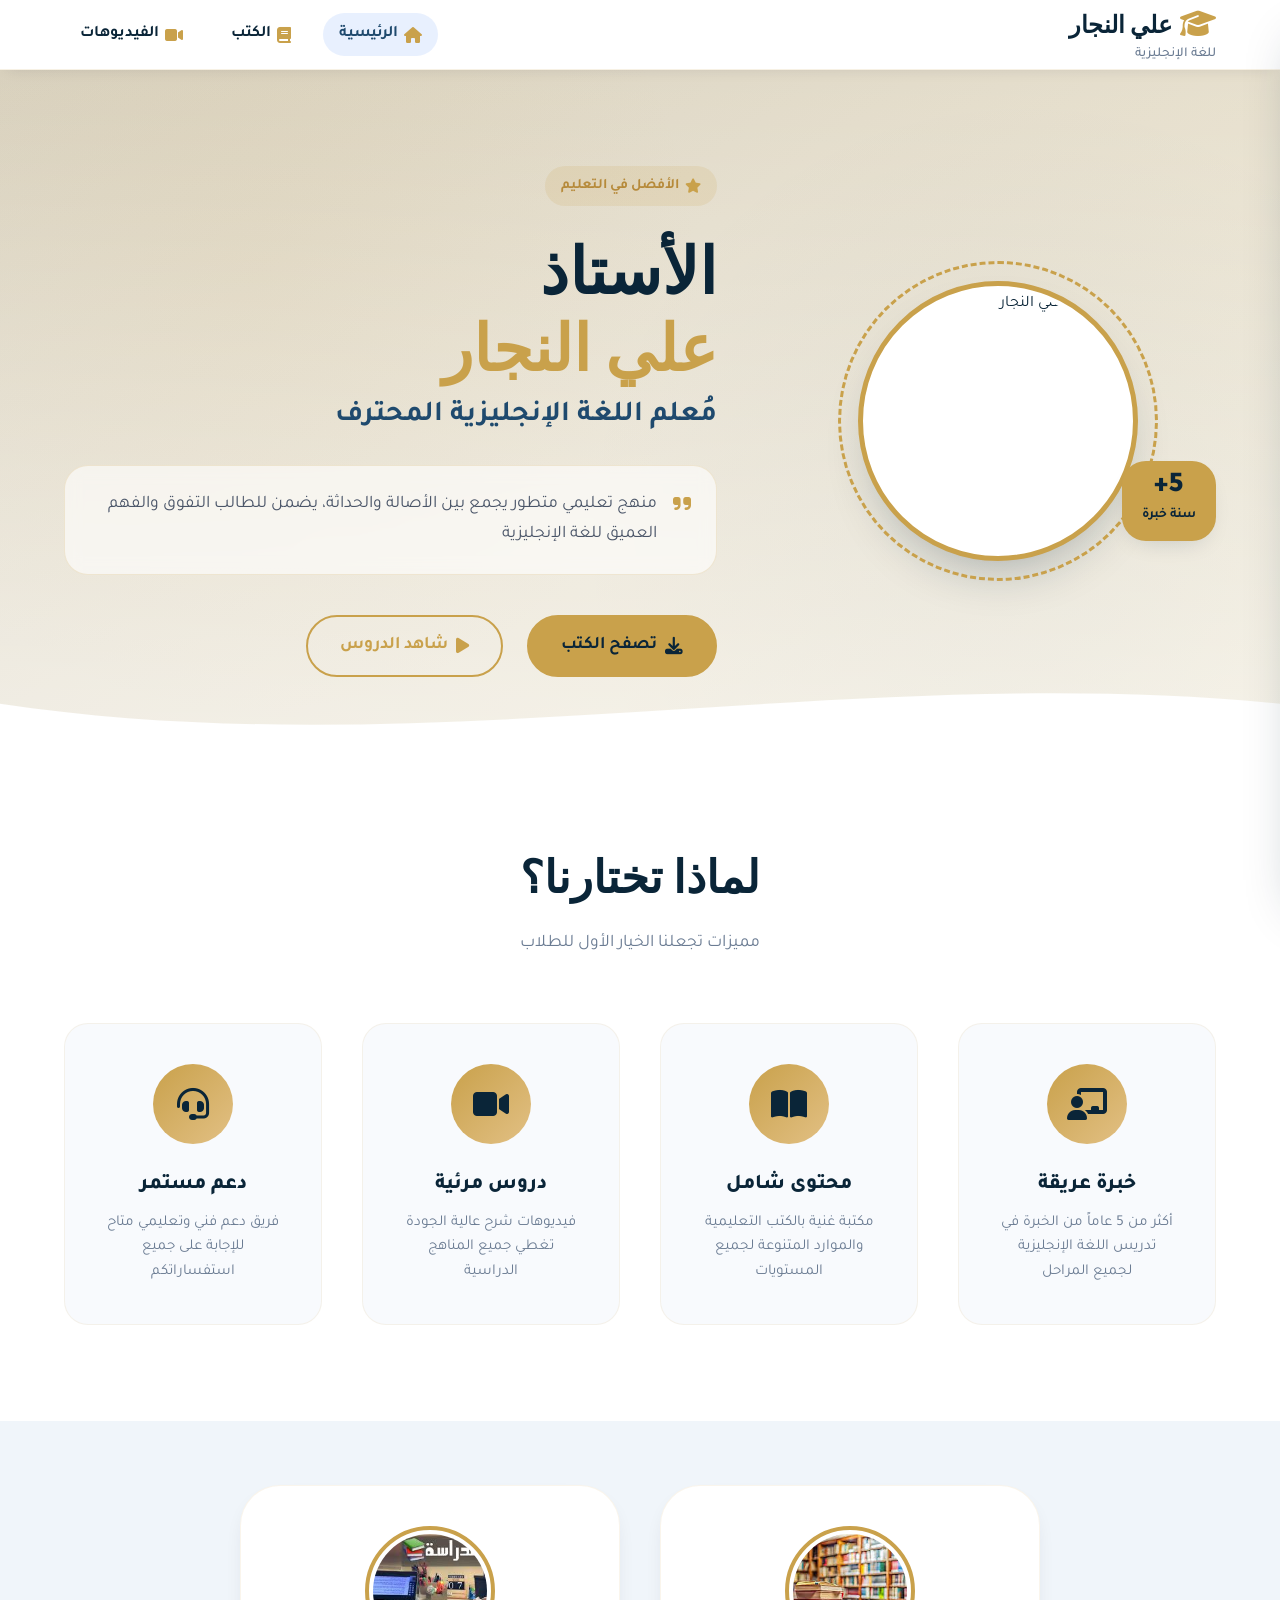
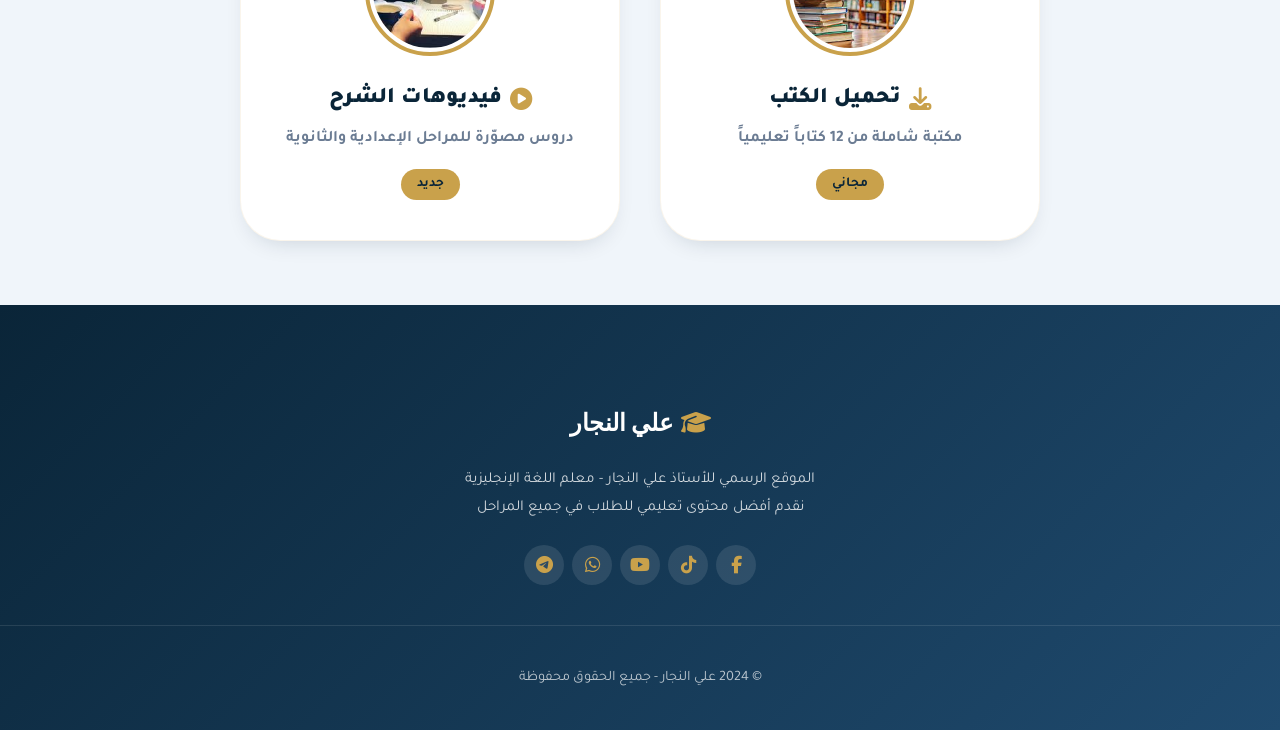
==== commit 55594be4: "Add files via upload" ====
--- a/index.html
+++ b/index.html
@@ -1,24 +1,10 @@
 <!DOCTYPE html>
-<html lang="en">
-
-  <head>
-    <meta charset="UTF-8">
-    <title>Ali Elngar</title>
-    <link rel="stylesheet" href="./style.css">
-    <link rel="icon" type="image/x-icon" href="Ali.ico">
-
-
-  </head>
-    
-  <body>
-  <!DOCTYPE html>
 <html lang="ar" dir="rtl">
 <head>
   <meta charset="UTF-8">
   <meta name="viewport" content="width=device-width, initial-scale=1.0, maximum-scale=5.0">
   <meta name="description" content="الموقع الرسمي للأستاذ علي النجار - معلم اللغة الإنجليزية">
   <meta name="theme-color" content="#0a2538">
-  
   <title>علي النجار – أستاذ اللغة الإنجليزية</title>
   
   <!-- Font Awesome 6 -->
@@ -37,7 +23,7 @@
 <header class="main-header">
   <div class="header-container">
     <div class="logo-section">
-      <a href="#" class="logo" onclick="goHome(); return false;">
+      <a href="index.html" class="logo">
         <i class="fas fa-graduation-cap"></i>
         <span>علي النجار</span>
       </a>
@@ -45,104 +31,22 @@
     </div>
     
     <nav class="main-nav" id="mainNav">
-      <a href="#" onclick="goHome(); return false;" class="nav-link active">
+      <a href="#" onclick="showHomePage(); return false;" class="nav-link active">
         <i class="fas fa-home"></i> الرئيسية
       </a>
-      <a href="#" onclick="showPage('books'); return false;" class="nav-link">
+      <a href="#" onclick="showBooksPage(); return false;" class="nav-link">
         <i class="fas fa-book"></i> الكتب
       </a>
-      <a href="#" onclick="showPage('videos'); return false;" class="nav-link">
+      <a href="#" onclick="showVideosPage(); return false;" class="nav-link">
         <i class="fas fa-video"></i> الفيديوهات
       </a>
     </nav>
-    
-    <div class="auth-section" id="authSection">
-      <a href="#" onclick="showLoginForm(); return false;" class="btn btn-login">
-        <i class="fas fa-sign-in-alt"></i>
-        <span>تسجيل الدخول</span>
-      </a>
-      <a href="#" onclick="showSignupForm(); return false;" class="btn btn-signup">
-        <i class="fas fa-user-plus"></i>
-        <span>حساب جديد</span>
-      </a>
-    </div>
-    
-    <div class="user-section" id="userSection" style="display:none;">
-      <div class="user-avatar">
-        <img src="1.jpg" alt="المستخدم" id="userAvatar">
-      </div>
-      <div class="user-details">
-        <span class="user-name" id="userNameDisplay">مستخدم</span>
-        <button class="btn-logout" id="logoutBtn" title="تسجيل الخروج">
-          <i class="fas fa-sign-out-alt"></i>
-        </button>
-      </div>
-    </div>
     
     <button class="mobile-menu-btn" id="mobileMenuBtn" aria-label="القائمة">
       <i class="fas fa-bars"></i>
     </button>
   </div>
 </header>
-
-<!-- ===== نماذج تسجيل الدخول وحساب جديد ===== -->
-<div class="modal-overlay" id="modalOverlay" style="display:none;" onclick="closeModal()"></div>
-
-<!-- نموذج تسجيل الدخول -->
-<div class="modal" id="loginModal" style="display:none;">
-  <div class="modal-header">
-    <h3><i class="fas fa-sign-in-alt"></i> تسجيل الدخول</h3>
-    <button class="modal-close" onclick="closeModal()"><i class="fas fa-times"></i></button>
-  </div>
-  <div class="modal-body">
-    <form id="loginForm" onsubmit="handleLogin(event)">
-      <div class="form-group">
-        <label><i class="fas fa-envelope"></i> البريد الإلكتروني</label>
-        <input type="email" id="loginEmail" placeholder="أدخل بريدك الإلكتروني" required>
-      </div>
-      <div class="form-group">
-        <label><i class="fas fa-lock"></i> كلمة المرور</label>
-        <input type="password" id="loginPassword" placeholder="أدخل كلمة المرور" required>
-      </div>
-      <button type="submit" class="btn btn-primary btn-block">تسجيل الدخول</button>
-    </form>
-    <div class="modal-footer">
-      <p>ليس لديك حساب؟ <a href="#" onclick="switchToSignup(); return false;">إنشاء حساب جديد</a></p>
-    </div>
-  </div>
-</div>
-
-<!-- نموذج إنشاء حساب جديد -->
-<div class="modal" id="signupModal" style="display:none;">
-  <div class="modal-header">
-    <h3><i class="fas fa-user-plus"></i> إنشاء حساب جديد</h3>
-    <button class="modal-close" onclick="closeModal()"><i class="fas fa-times"></i></button>
-  </div>
-  <div class="modal-body">
-    <form id="signupForm" onsubmit="handleSignup(event)">
-      <div class="form-group">
-        <label><i class="fas fa-user"></i> الاسم الكامل</label>
-        <input type="text" id="signupName" placeholder="أدخل اسمك الكامل" required>
-      </div>
-      <div class="form-group">
-        <label><i class="fas fa-envelope"></i> البريد الإلكتروني</label>
-        <input type="email" id="signupEmail" placeholder="أدخل بريدك الإلكتروني" required>
-      </div>
-      <div class="form-group">
-        <label><i class="fas fa-lock"></i> كلمة المرور</label>
-        <input type="password" id="signupPassword" placeholder="أدخل كلمة المرور" required>
-      </div>
-      <div class="form-group">
-        <label><i class="fas fa-lock"></i> تأكيد كلمة المرور</label>
-        <input type="password" id="signupConfirmPassword" placeholder="أعد إدخال كلمة المرور" required>
-      </div>
-      <button type="submit" class="btn btn-primary btn-block">إنشاء حساب</button>
-    </form>
-    <div class="modal-footer">
-      <p>لديك حساب بالفعل؟ <a href="#" onclick="switchToLogin(); return false;">تسجيل الدخول</a></p>
-    </div>
-  </div>
-</div>
 
 <!-- ===== القائمة الجانبية للجوال ===== -->
 <div class="mobile-sidebar" id="mobileSidebar">
@@ -153,11 +57,9 @@
     </button>
   </div>
   <nav class="sidebar-nav">
-    <a href="#" onclick="goHome(); closeMobileMenu(); return false;"><i class="fas fa-home"></i> الرئيسية</a>
-    <a href="#" onclick="showPage('books'); closeMobileMenu(); return false;"><i class="fas fa-book"></i> الكتب</a>
-    <a href="#" onclick="showPage('videos'); closeMobileMenu(); return false;"><i class="fas fa-video"></i> الفيديوهات</a>
-    <a href="#" onclick="showLoginForm(); closeMobileMenu(); return false;"><i class="fas fa-sign-in-alt"></i> الدخول</a>
-    <a href="#" onclick="showSignupForm(); closeMobileMenu(); return false;"><i class="fas fa-user-plus"></i> حساب جديد</a>
+    <a href="#" onclick="showHomePage(); closeMobileMenu(); return false;"><i class="fas fa-home"></i> الرئيسية</a>
+    <a href="#" onclick="showBooksPage(); closeMobileMenu(); return false;"><i class="fas fa-book"></i> الكتب</a>
+    <a href="#" onclick="showVideosPage(); closeMobileMenu(); return false;"><i class="fas fa-video"></i> الفيديوهات</a>
   </nav>
 </div>
 <div class="sidebar-overlay" id="sidebarOverlay"></div>
@@ -198,11 +100,11 @@
       </p>
       
       <div class="hero-actions">
-        <a href="#" onclick="showPage('books'); return false;" class="btn btn-primary btn-lg">
+        <a href="#" onclick="showBooksPage(); return false;" class="btn btn-primary btn-lg">
           <i class="fas fa-download"></i>
           تصفح الكتب
         </a>
-        <a href="#" onclick="showPage('videos'); return false;" class="btn btn-outline btn-lg">
+        <a href="#" onclick="showVideosPage(); return false;" class="btn btn-outline btn-lg">
           <i class="fas fa-play"></i>
           شاهد الدروس
         </a>
@@ -265,7 +167,7 @@
 <main class="main-content" id="homeSection">
   <div class="container">
     <div class="choices-section">
-      <button class="choice-card" onclick="showPage('books')">
+      <a href="#" onclick="showBooksPage(); return false;" class="choice-card">
         <div class="card-image-wrapper">
           <img src="كتب.jpg" alt="الكتب" class="card-image" loading="lazy">
           <div class="card-overlay">
@@ -277,9 +179,9 @@
           <p>مكتبة شاملة من 12 كتاباً تعليمياً</p>
           <span class="card-tag">مجاني</span>
         </div>
-      </button>
-      
-      <button class="choice-card" onclick="showPage('videos')">
+      </a>
+      
+      <a href="#" onclick="showVideosPage(); return false;" class="choice-card">
         <div class="card-image-wrapper">
           <img src="فيديوهات.jpg" alt="الفيديوهات" class="card-image" loading="lazy">
           <div class="card-overlay">
@@ -288,10 +190,10 @@
         </div>
         <div class="card-content">
           <h2><i class="fas fa-play-circle"></i> فيديوهات الشرح</h2>
-          <p>دروس مصوّرة لجميع المراحل الدراسية</p>
+          <p>دروس مصوّرة للمراحل الإعدادية والثانوية</p>
           <span class="card-tag">جديد</span>
         </div>
-      </button>
+      </a>
     </div>
   </div>
 </main>
@@ -300,7 +202,7 @@
 <section class="page-section" id="books-page" hidden>
   <div class="page-container">
     <div class="page-header">
-      <button class="back-button" onclick="goHome()">
+      <button class="back-button" onclick="showHomePage()">
         <i class="fas fa-arrow-right"></i>
         <span>العودة للرئيسية</span>
       </button>
@@ -328,7 +230,7 @@
 <section class="page-section" id="videos-page" hidden>
   <div class="page-container">
     <div class="page-header">
-      <button class="back-button" onclick="goHome()">
+      <button class="back-button" onclick="showHomePage()">
         <i class="fas fa-arrow-right"></i>
         <span>العودة للرئيسية</span>
       </button>
@@ -340,43 +242,14 @@
     </div>
     
     <div class="stage-selector">
-      <button class="stage-btn" onclick="showStage('primary')">
-        <i class="fas fa-child"></i>
-        <span>المرحلة الابتدائية</span>
-      </button>
-      <button class="stage-btn" onclick="showStage('middle')">
+      <a href="videos-middle.html" class="stage-btn">
         <i class="fas fa-user-graduate"></i>
         <span>المرحلة الإعدادية</span>
-      </button>
-      <button class="stage-btn" onclick="showStage('high')">
+      </a>
+      <a href="videos-high.html" class="stage-btn">
         <i class="fas fa-university"></i>
         <span>المرحلة الثانوية</span>
-      </button>
-    </div>
-    
-    <!-- صفحات المراحل فارغة -->
-    <div class="stage-content" id="primary-stage" hidden>
-      <div class="empty-state">
-        <i class="fas fa-video-slash"></i>
-        <h3>لا توجد فيديوهات حالياً</h3>
-        <p>سيتم إضافة محتوى قريباً</p>
-      </div>
-    </div>
-    
-    <div class="stage-content" id="middle-stage" hidden>
-      <div class="empty-state">
-        <i class="fas fa-video-slash"></i>
-        <h3>لا توجد فيديوهات حالياً</h3>
-        <p>سيتم إضافة محتوى قريباً</p>
-      </div>
-    </div>
-    
-    <div class="stage-content" id="high-stage" hidden>
-      <div class="empty-state">
-        <i class="fas fa-video-slash"></i>
-        <h3>لا توجد فيديوهات حالياً</h3>
-        <p>سيتم إضافة محتوى قريباً</p>
-      </div>
+      </a>
     </div>
   </div>
 </section>
@@ -416,9 +289,4 @@
 <!-- ملف الجافاسكريبت -->
 <script src="script.js"></script>
 </body>
-</html>
-    <script  src="./script.js"></script>
-
-  </body>
-  
-</html>
+</html>
--- a/style.css
+++ b/style.css
@@ -152,39 +152,7 @@
 
 .nav-link i { color: var(--color-gold); }
 
-.auth-section { display: flex; gap: var(--space-xs); align-items: center; }
-
-.user-section {
-  display: flex;
-  align-items: center;
-  gap: var(--space-sm);
-  background: linear-gradient(135deg, rgba(201,161,75,0.15), rgba(201,161,75,0.05));
-  padding: 6px 16px;
-  border-radius: var(--radius-full);
-  border: 1px solid var(--color-gold);
-}
-
-.user-avatar img {
-  width: 36px;
-  height: 36px;
-  border-radius: 50%;
-  object-fit: cover;
-  border: 2px solid var(--color-gold);
-}
-
-.user-details { display: flex; align-items: center; gap: var(--space-sm); }
-.user-name { font-weight: 700; color: var(--color-blue-deep); font-size: 0.95rem; }
-
-.btn-logout {
-  color: var(--color-gold);
-  font-size: 1.1rem;
-  padding: 4px 8px;
-  border-radius: 50%;
-  transition: var(--transition-fast);
-}
-
-.btn-logout:hover { background: rgba(220, 53, 69, 0.1); color: var(--color-error); }
-.mobile-menu-btn { display: none; font-size: 1.5rem; color: var(--color-blue-deep); padding: 8px; }
+.mobile-menu-btn { display: none; font-size: 1.5rem; color: var(--color-blue-deep); padding: 8px; cursor: pointer; }
 
 /* ===== 4. الأزرار ===== */
 .btn {
@@ -201,36 +169,6 @@
   border: 2px solid transparent;
 }
 
-.btn-block {
-  width: 100%;
-}
-
-.btn-login {
-  background: transparent;
-  border-color: var(--color-gold);
-  color: var(--color-blue-deep);
-}
-
-.btn-login:hover {
-  background: var(--color-gold);
-  color: var(--color-white);
-  transform: translateY(-2px);
-  box-shadow: var(--shadow-gold);
-}
-
-.btn-signup {
-  background: var(--color-gold);
-  color: var(--color-blue-deep);
-  border-color: var(--color-gold);
-}
-
-.btn-signup:hover {
-  background: transparent;
-  color: var(--color-gold);
-  transform: translateY(-2px);
-  box-shadow: var(--shadow-gold);
-}
-
 .btn-primary {
   background: var(--color-gold);
   color: var(--color-blue-deep);
@@ -259,128 +197,7 @@
 
 .btn-lg { padding: 14px 32px; font-size: 1.1rem; }
 
-/* ===== 5. النماذج المنبثقة ===== */
-.modal-overlay {
-  position: fixed;
-  top: 0;
-  left: 0;
-  right: 0;
-  bottom: 0;
-  background: rgba(0, 0, 0, 0.5);
-  z-index: 2000;
-  backdrop-filter: blur(5px);
-}
-
-.modal {
-  position: fixed;
-  top: 50%;
-  left: 50%;
-  transform: translate(-50%, -50%);
-  background: var(--color-white);
-  border-radius: var(--radius-lg);
-  box-shadow: var(--shadow-xl);
-  width: 90%;
-  max-width: 450px;
-  z-index: 2001;
-  animation: modalSlideIn 0.3s ease;
-}
-
-@keyframes modalSlideIn {
-  from {
-    opacity: 0;
-    transform: translate(-50%, -60%);
-  }
-  to {
-    opacity: 1;
-    transform: translate(-50%, -50%);
-  }
-}
-
-.modal-header {
-  display: flex;
-  justify-content: space-between;
-  align-items: center;
-  padding: var(--space-md);
-  border-bottom: 1px solid rgba(201, 161, 75, 0.2);
-}
-
-.modal-header h3 {
-  font-size: 1.3rem;
-  font-weight: 800;
-  color: var(--color-blue-deep);
-  display: flex;
-  align-items: center;
-  gap: 8px;
-}
-
-.modal-header h3 i { color: var(--color-gold); }
-
-.modal-close {
-  font-size: 1.2rem;
-  color: var(--color-gray-medium);
-  padding: 4px 8px;
-  border-radius: 50%;
-  transition: var(--transition-fast);
-}
-
-.modal-close:hover {
-  background: rgba(220, 53, 69, 0.1);
-  color: var(--color-error);
-}
-
-.modal-body {
-  padding: var(--space-lg);
-}
-
-.form-group {
-  margin-bottom: var(--space-md);
-}
-
-.form-group label {
-  display: block;
-  margin-bottom: var(--space-xs);
-  font-weight: 600;
-  color: var(--color-blue-deep);
-}
-
-.form-group label i {
-  color: var(--color-gold);
-  margin-left: 6px;
-}
-
-.form-group input {
-  width: 100%;
-  padding: 12px 16px;
-  border: 2px solid rgba(201, 161, 75, 0.2);
-  border-radius: var(--radius-md);
-  font-family: var(--font-primary);
-  font-size: 1rem;
-  transition: var(--transition-fast);
-}
-
-.form-group input:focus {
-  outline: none;
-  border-color: var(--color-gold);
-  box-shadow: 0 0 0 3px rgba(201, 161, 75, 0.2);
-}
-
-.modal-footer {
-  text-align: center;
-  margin-top: var(--space-lg);
-  padding-top: var(--space-md);
-  border-top: 1px solid rgba(201, 161, 75, 0.2);
-}
-
-.modal-footer a {
-  color: var(--color-gold);
-  font-weight: 700;
-}
-
-.modal-footer a:hover {
-  text-decoration: underline;
-}
-
-/* ===== 6. قسم البطل ===== */
+/* ===== 5. قسم البطل ===== */
 .hero-section {
   position: relative;
   background: linear-gradient(145deg, #d9d2c0 0%, #e5decc 50%, #f0e9d5 100%);
@@ -536,7 +353,7 @@
 .hero-wave svg { width: 100%; height: 80px; }
 .hero-wave path { fill: var(--color-white); }
 
-/* ===== 7. قسم المميزات ===== */
+/* ===== 6. قسم المميزات ===== */
 .features-section { background: var(--color-white); padding: var(--space-2xl) 0; }
 
 .section-header { text-align: center; margin-bottom: var(--space-xl); }
@@ -591,7 +408,7 @@
 .feature-card h3 { font-size: 1.3rem; font-weight: 800; color: var(--color-blue-deep); margin-bottom: var(--space-xs); }
 .feature-card p { color: var(--color-gray-medium); font-size: 0.95rem; line-height: 1.6; }
 
-/* ===== 8. البطاقات الرئيسية ===== */
+/* ===== 7. البطاقات الرئيسية ===== */
 .main-content { padding: var(--space-xl) 0; }
 
 .choices-section {
@@ -613,6 +430,7 @@
   box-shadow: var(--shadow-md);
   position: relative;
   overflow: hidden;
+  display: block;
 }
 
 .choice-card::before {
@@ -697,7 +515,7 @@
   font-weight: 700;
 }
 
-/* ===== 9. الصفحات ===== */
+/* ===== 8. الصفحات ===== */
 .page-section { padding: var(--space-xl) 0; min-height: 60vh; }
 .page-container { max-width: var(--container-max); margin: 0 auto; padding: 0 var(--space-md); }
 .page-header { text-align: center; margin-bottom: var(--space-xl); }
@@ -712,6 +530,7 @@
   padding: 8px 16px;
   border-radius: var(--radius-full);
   transition: var(--transition-fast);
+  cursor: pointer;
 }
 
 .back-button:hover { color: var(--color-gold); background: rgba(201,161,75,0.1); }
@@ -731,7 +550,7 @@
 .page-title i { color: var(--color-gold); }
 .page-description { color: var(--color-gray-medium); font-size: 1.1rem; }
 
-/* ===== 10. شبكة الكتب ===== */
+/* ===== 9. شبكة الكتب ===== */
 .books-filter { display: flex; justify-content: center; gap: var(--space-sm); flex-wrap: wrap; margin-bottom: var(--space-lg); }
 
 .filter-btn {
@@ -742,6 +561,7 @@
   color: var(--color-blue-deep);
   font-weight: 700;
   transition: var(--transition-normal);
+  cursor: pointer;
 }
 
 .filter-btn:hover, .filter-btn.active {
@@ -799,6 +619,7 @@
   transition: var(--transition-normal);
   cursor: pointer;
   border: 2px solid transparent;
+  text-decoration: none;
 }
 
 .book-download:hover { 
@@ -808,7 +629,7 @@
   transform: scale(1.05); 
 }
 
-/* ===== 11. مراحل الفيديوهات ===== */
+/* ===== 10. مراحل الفيديوهات ===== */
 .stage-selector { display: flex; justify-content: center; gap: var(--space-md); flex-wrap: wrap; margin-bottom: var(--space-xl); }
 
 .stage-btn {
@@ -823,6 +644,7 @@
   font-weight: 700;
   font-size: 1.05rem;
   transition: var(--transition-slow);
+  text-decoration: none;
 }
 
 .stage-btn i { color: var(--color-gold); font-size: 1.2rem; transition: var(--transition-normal); }
@@ -837,23 +659,105 @@
 
 .stage-btn:hover i { color: var(--color-blue-deep); transform: scale(1.2) rotate(10deg); }
 
-.stage-content { min-height: 300px; }
-
-.empty-state {
-  display: flex;
-  flex-direction: column;
-  align-items: center;
-  justify-content: center;
-  padding: var(--space-2xl);
-  text-align: center;
+/* ===== 11. صفحة الفيديو المنفصلة ===== */
+.videos-page {
+  padding: var(--space-xl) 0;
+  min-height: 60vh;
+}
+
+.videos-grid {
+  display: grid;
+  grid-template-columns: repeat(auto-fill, minmax(320px, 1fr));
+  gap: var(--space-lg);
+  margin-top: var(--space-lg);
+}
+
+.video-card {
   background: var(--color-white);
   border-radius: var(--radius-lg);
-  border: 2px dashed rgba(201,161,75,0.3);
-}
-
-.empty-state i { font-size: 4rem; color: var(--color-gray-medium); margin-bottom: var(--space-md); opacity: 0.5; }
-.empty-state h3 { font-size: 1.5rem; font-weight: 800; color: var(--color-blue-deep); margin-bottom: var(--space-xs); }
-.empty-state p { color: var(--color-gray-medium); font-size: 1rem; }
+  overflow: hidden;
+  transition: var(--transition-slow);
+  border: 1px solid rgba(201,161,75,0.1);
+  box-shadow: var(--shadow-sm);
+}
+
+.video-card:hover {
+  transform: translateY(-8px);
+  box-shadow: var(--shadow-gold);
+  border-color: var(--color-gold);
+}
+
+.video-thumbnail {
+  position: relative;
+  width: 100%;
+  padding-top: 56.25%;
+  overflow: hidden;
+}
+
+.video-thumbnail img {
+  position: absolute;
+  top: 0;
+  left: 0;
+  width: 100%;
+  height: 100%;
+  object-fit: cover;
+  transition: var(--transition-slow);
+}
+
+.video-card:hover .video-thumbnail img {
+  transform: scale(1.05);
+}
+
+.play-overlay {
+  position: absolute;
+  top: 50%;
+  left: 50%;
+  transform: translate(-50%, -50%);
+  width: 60px;
+  height: 60px;
+  background: rgba(201,161,75,0.9);
+  border-radius: 50%;
+  display: flex;
+  align-items: center;
+  justify-content: center;
+  transition: var(--transition-normal);
+}
+
+.play-overlay i {
+  color: var(--color-blue-deep);
+  font-size: 1.8rem;
+}
+
+.video-card:hover .play-overlay {
+  transform: translate(-50%, -50%) scale(1.1);
+}
+
+.video-info {
+  padding: var(--space-md);
+}
+
+.video-info h3 {
+  font-size: 1.1rem;
+  font-weight: 800;
+  color: var(--color-blue-deep);
+  margin-bottom: var(--space-xs);
+}
+
+.video-info p {
+  color: var(--color-gray-medium);
+  font-size: 0.9rem;
+  margin-bottom: var(--space-sm);
+}
+
+.video-duration {
+  display: inline-block;
+  background: rgba(201,161,75,0.15);
+  color: var(--color-gold-dark);
+  padding: 4px 12px;
+  border-radius: var(--radius-full);
+  font-size: 0.8rem;
+  font-weight: 600;
+}
 
 /* ===== 12. التذييل ===== */
 .main-footer {
@@ -949,6 +853,7 @@
   visibility: hidden;
   transition: var(--transition-normal);
   z-index: 999;
+  cursor: pointer;
 }
 
 .scroll-top.visible { opacity: 1; visibility: visible; }
@@ -978,7 +883,7 @@
 }
 
 .sidebar-header h3 { font-size: 1.2rem; font-weight: 800; color: var(--color-blue-deep); }
-.close-sidebar { font-size: 1.5rem; color: var(--color-gray-medium); padding: 4px; }
+.close-sidebar { font-size: 1.5rem; color: var(--color-gray-medium); padding: 4px; cursor: pointer; }
 .close-sidebar:hover { color: var(--color-error); }
 
 .sidebar-nav { padding: var(--space-md); }
@@ -993,6 +898,7 @@
   border-radius: var(--radius-md);
   margin-bottom: var(--space-xs);
   transition: var(--transition-fast);
+  text-decoration: none;
 }
 
 .sidebar-nav a:hover { background: var(--color-blue-light); color: var(--color-blue-medium); }
@@ -1024,7 +930,6 @@
   :root { --header-height: 60px; --space-2xl: 48px; --space-xl: 32px; }
   .header-container { padding: 0 var(--space-sm); }
   .logo { font-size: 1.3rem; }
-  .auth-section { display: none; }
   .hero-section { padding: var(--space-xl) 0; }
   .image-frame { width: 220px; height: 220px; }
   .hero-title { font-size: 2rem; }
@@ -1034,6 +939,7 @@
   .stage-selector { flex-direction: column; align-items: center; }
   .stage-btn { width: 100%; max-width: 300px; justify-content: center; }
   .scroll-top { bottom: 20px; left: 20px; width: 45px; height: 45px; }
+  .videos-grid { grid-template-columns: 1fr; }
 }
 
 @media (max-width: 480px) {
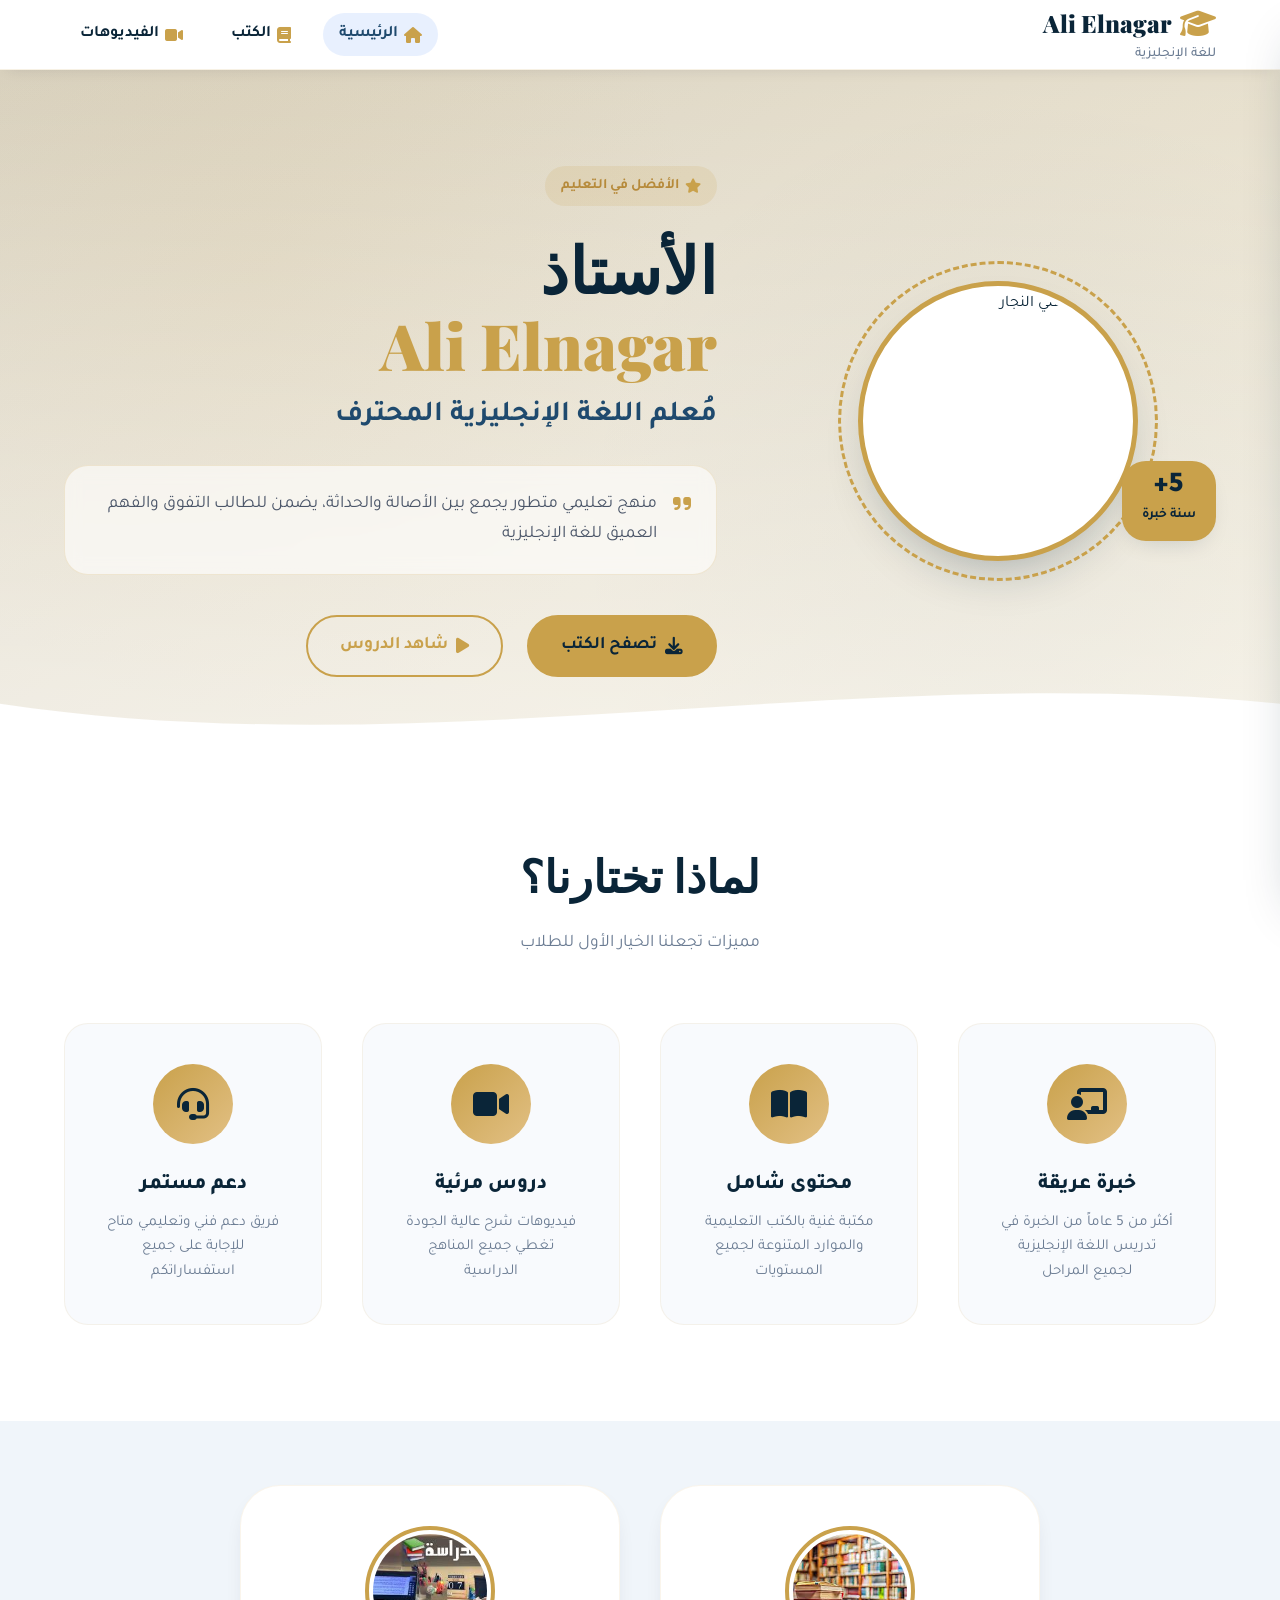
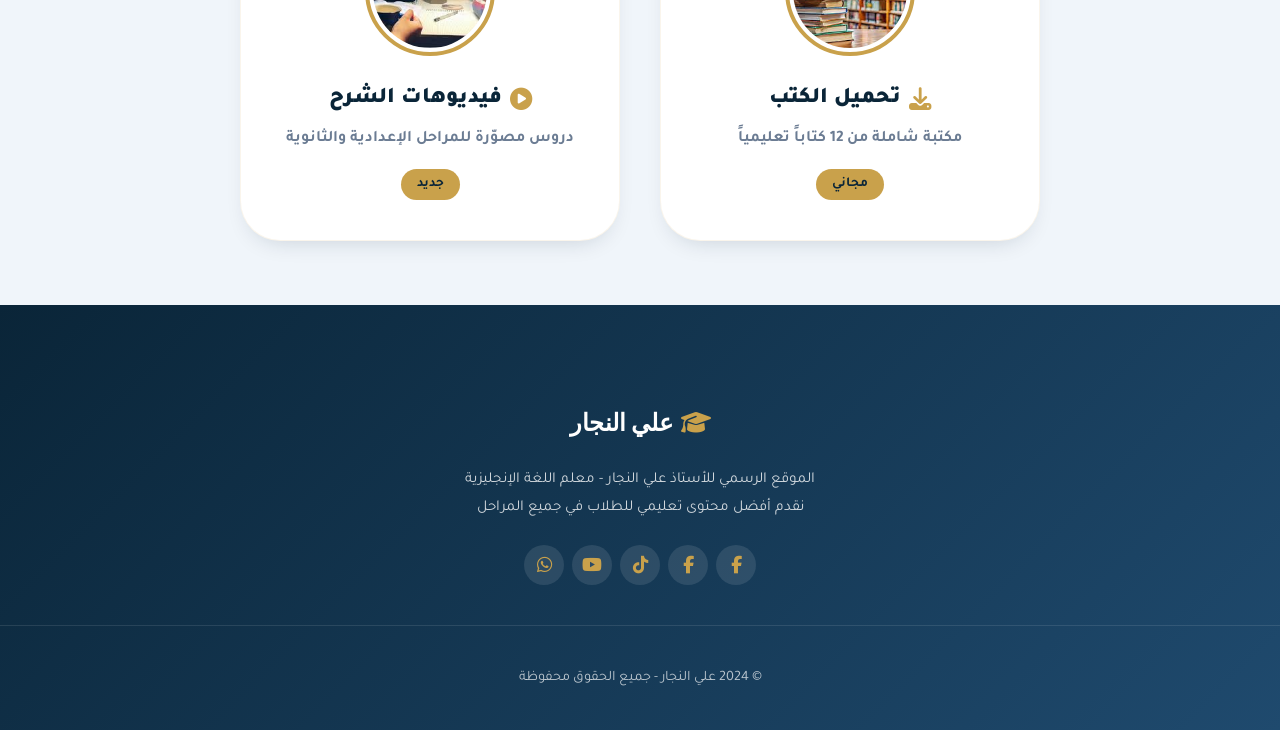
==== commit 8b757cc6: "Update index.html" ====
--- a/index.html
+++ b/index.html
@@ -25,7 +25,7 @@
     <div class="logo-section">
       <a href="index.html" class="logo">
         <i class="fas fa-graduation-cap"></i>
-        <span>علي النجار</span>
+        <span>Ali Elnagar</span>
       </a>
       <span class="logo-subtitle">للغة الإنجليزية</span>
     </div>
@@ -90,7 +90,7 @@
       </div>
       <h1 class="hero-title">
         الأستاذ
-        <span class="highlight">علي النجار</span>
+        <span class="highlight">Ali Elnagar</span>
       </h1>
       <h2 class="hero-subtitle">مُعلم اللغة الإنجليزية المحترف</h2>
       <p class="hero-description">
@@ -267,11 +267,11 @@
         <br>نقدم أفضل محتوى تعليمي للطلاب في جميع المراحل
       </p>
       <div class="footer-social">
-        <a href="#" aria-label="فيسبوك"><i class="fab fa-facebook-f"></i></a>
-        <a href="#" aria-label="تيك توك"><i class="fab fa-tiktok"></i></a>
-        <a href="#" aria-label="يوتيوب"><i class="fab fa-youtube"></i></a>
+        <a href="https://www.facebook.com/share/18XEP6rCyN/" aria-label="فيسبوك"><i class="fab fa-facebook-f"></i></a>
+        <a href="https://www.facebook.com/share/1Dh2Bu3Zq1/" aria-label="فيسبوك"><i class="fab fa-facebook-f"></i></a>
+        <a href="tiktok.com/@alielnagar466" aria-label="تيك توك"><i class="fab fa-tiktok"></i></a>
+        <a href="https://www.youtube.com/@%D8%AF%D8%B1%D8%B3%D8%A7%D9%86%D8%AC%D9%84%D8%B4" aria-label="يوتيوب"><i class="fab fa-youtube"></i></a>
         <a href="https://wa.me/201144112839" aria-label="واتساب"><i class="fab fa-whatsapp"></i></a>
-        <a href="#" aria-label="تيليجرام"><i class="fab fa-telegram"></i></a>
       </div>
     </div>
   </div>
@@ -289,4 +289,4 @@
 <!-- ملف الجافاسكريبت -->
 <script src="script.js"></script>
 </body>
-</html>+</html>
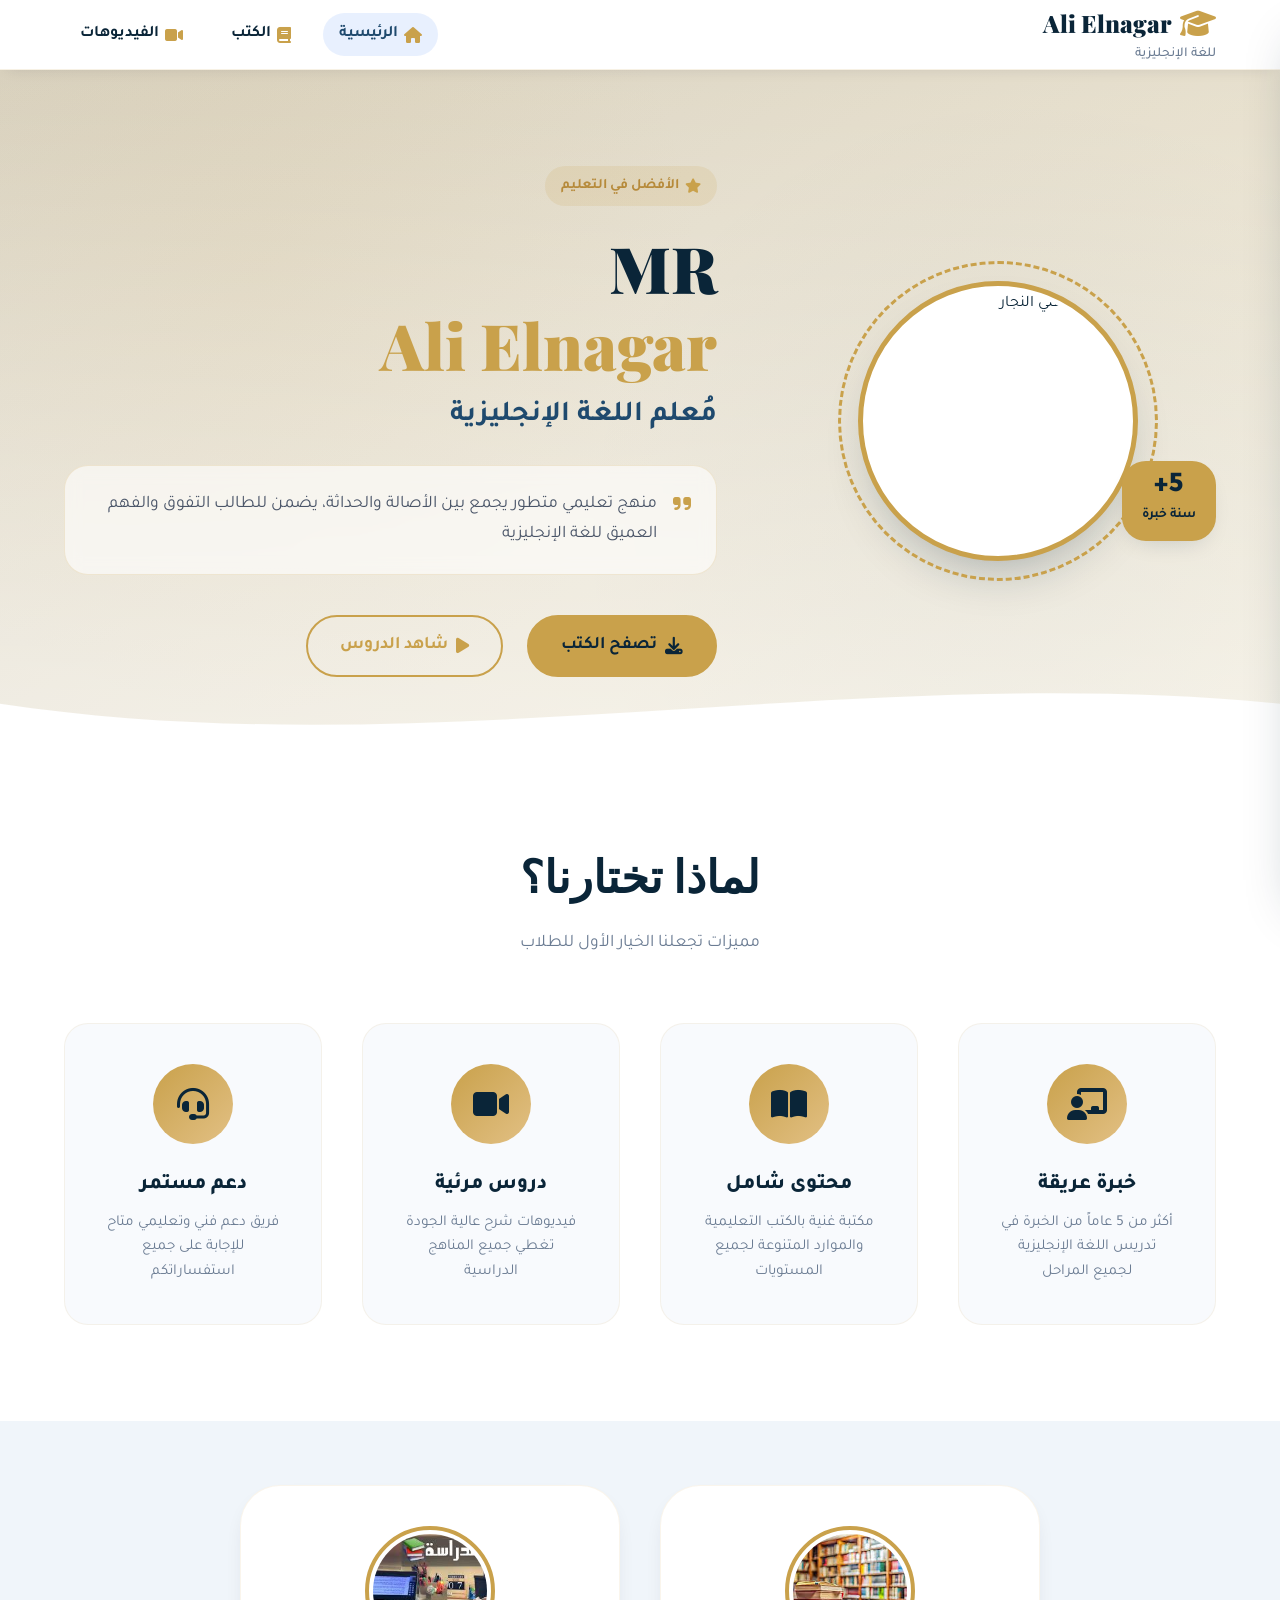
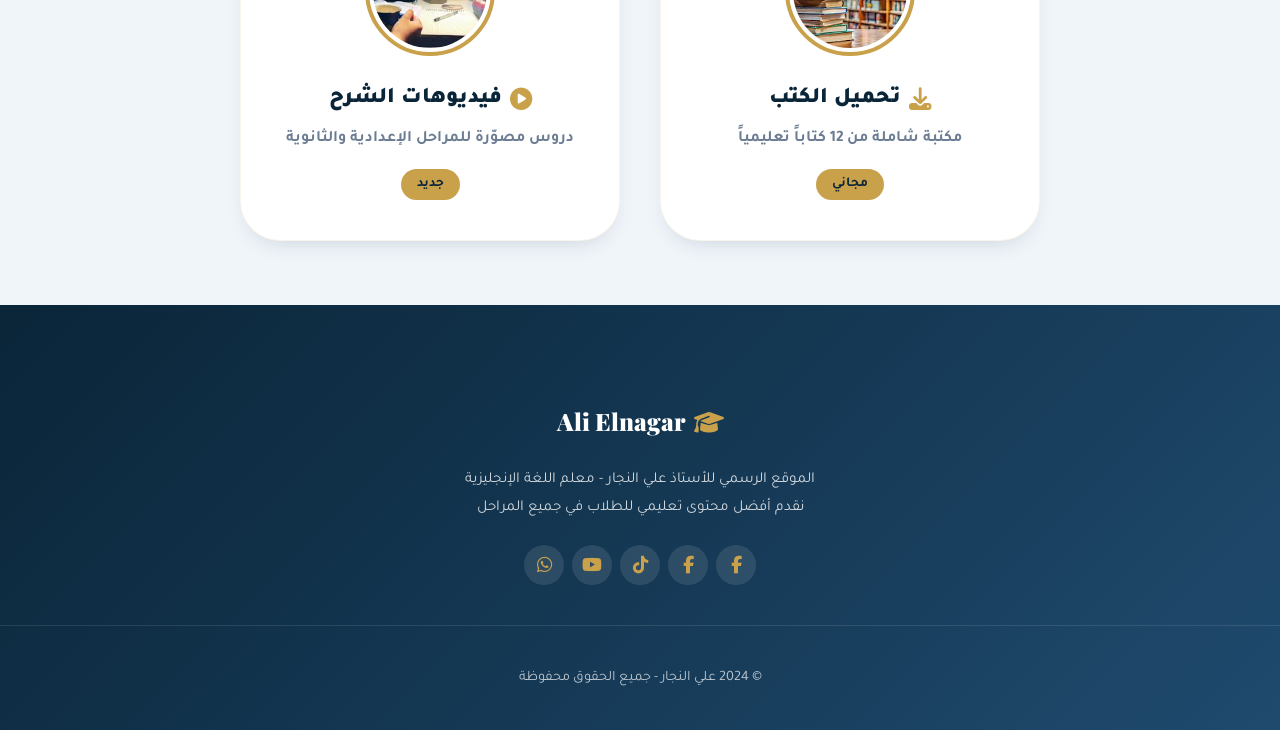
==== commit cb9f4e45: "Update index.html" ====
--- a/index.html
+++ b/index.html
@@ -6,6 +6,8 @@
   <meta name="description" content="الموقع الرسمي للأستاذ علي النجار - معلم اللغة الإنجليزية">
   <meta name="theme-color" content="#0a2538">
   <title>علي النجار – أستاذ اللغة الإنجليزية</title>
+  <link rel="icon" href="Ali.ico" sizes="32×32">
+
   
   <!-- Font Awesome 6 -->
   <link rel="stylesheet" href="https://cdnjs.cloudflare.com/ajax/libs/font-awesome/6.4.0/css/all.min.css">
@@ -89,10 +91,10 @@
         <span>الأفضل في التعليم</span>
       </div>
       <h1 class="hero-title">
-        الأستاذ
+        MR
         <span class="highlight">Ali Elnagar</span>
       </h1>
-      <h2 class="hero-subtitle">مُعلم اللغة الإنجليزية المحترف</h2>
+      <h2 class="hero-subtitle">مُعلم اللغة الإنجليزية</h2>
       <p class="hero-description">
         <i class="fas fa-quote-right"></i>
         منهج تعليمي متطور يجمع بين الأصالة والحداثة، 
@@ -260,7 +262,7 @@
     <div class="footer-section">
       <div class="footer-logo">
         <i class="fas fa-graduation-cap"></i>
-        <span>علي النجار</span>
+        <span>Ali Elnagar</span>
       </div>
       <p class="footer-description">
         الموقع الرسمي للأستاذ علي النجار - معلم اللغة الإنجليزية
